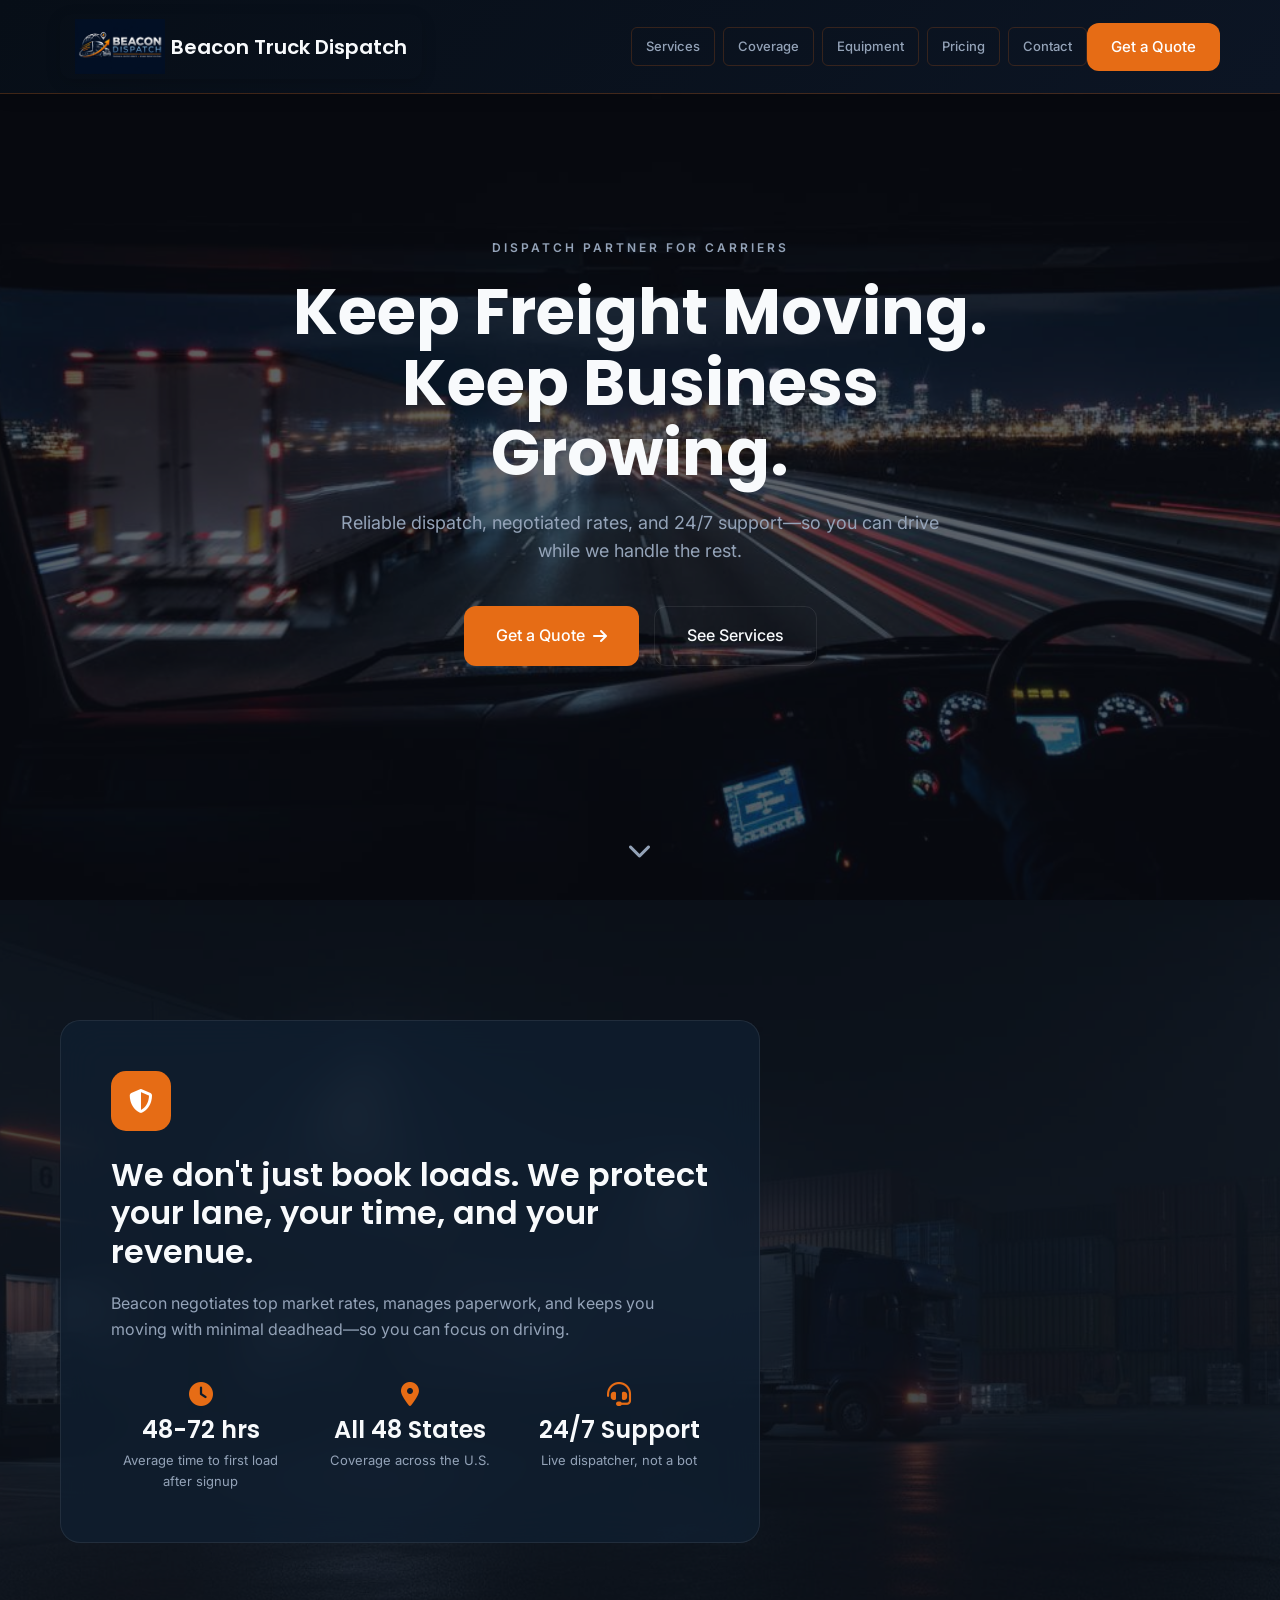
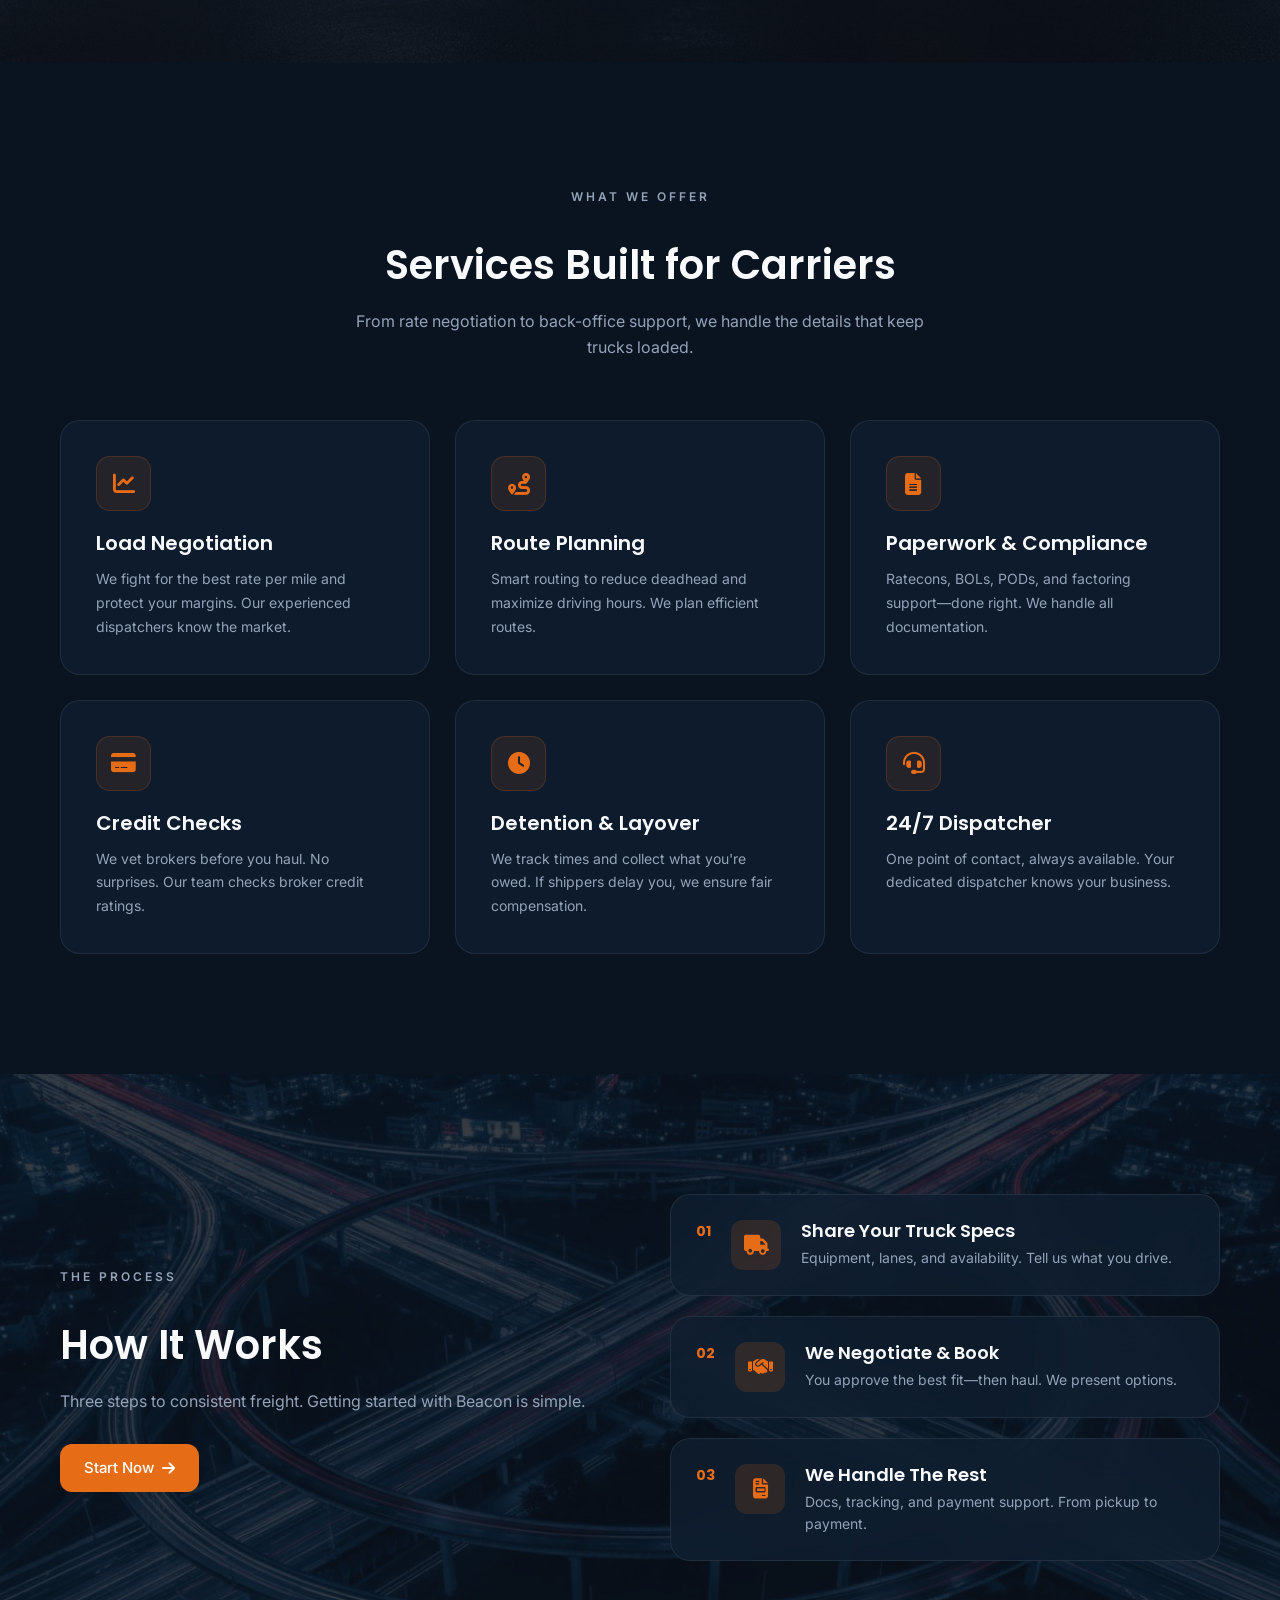
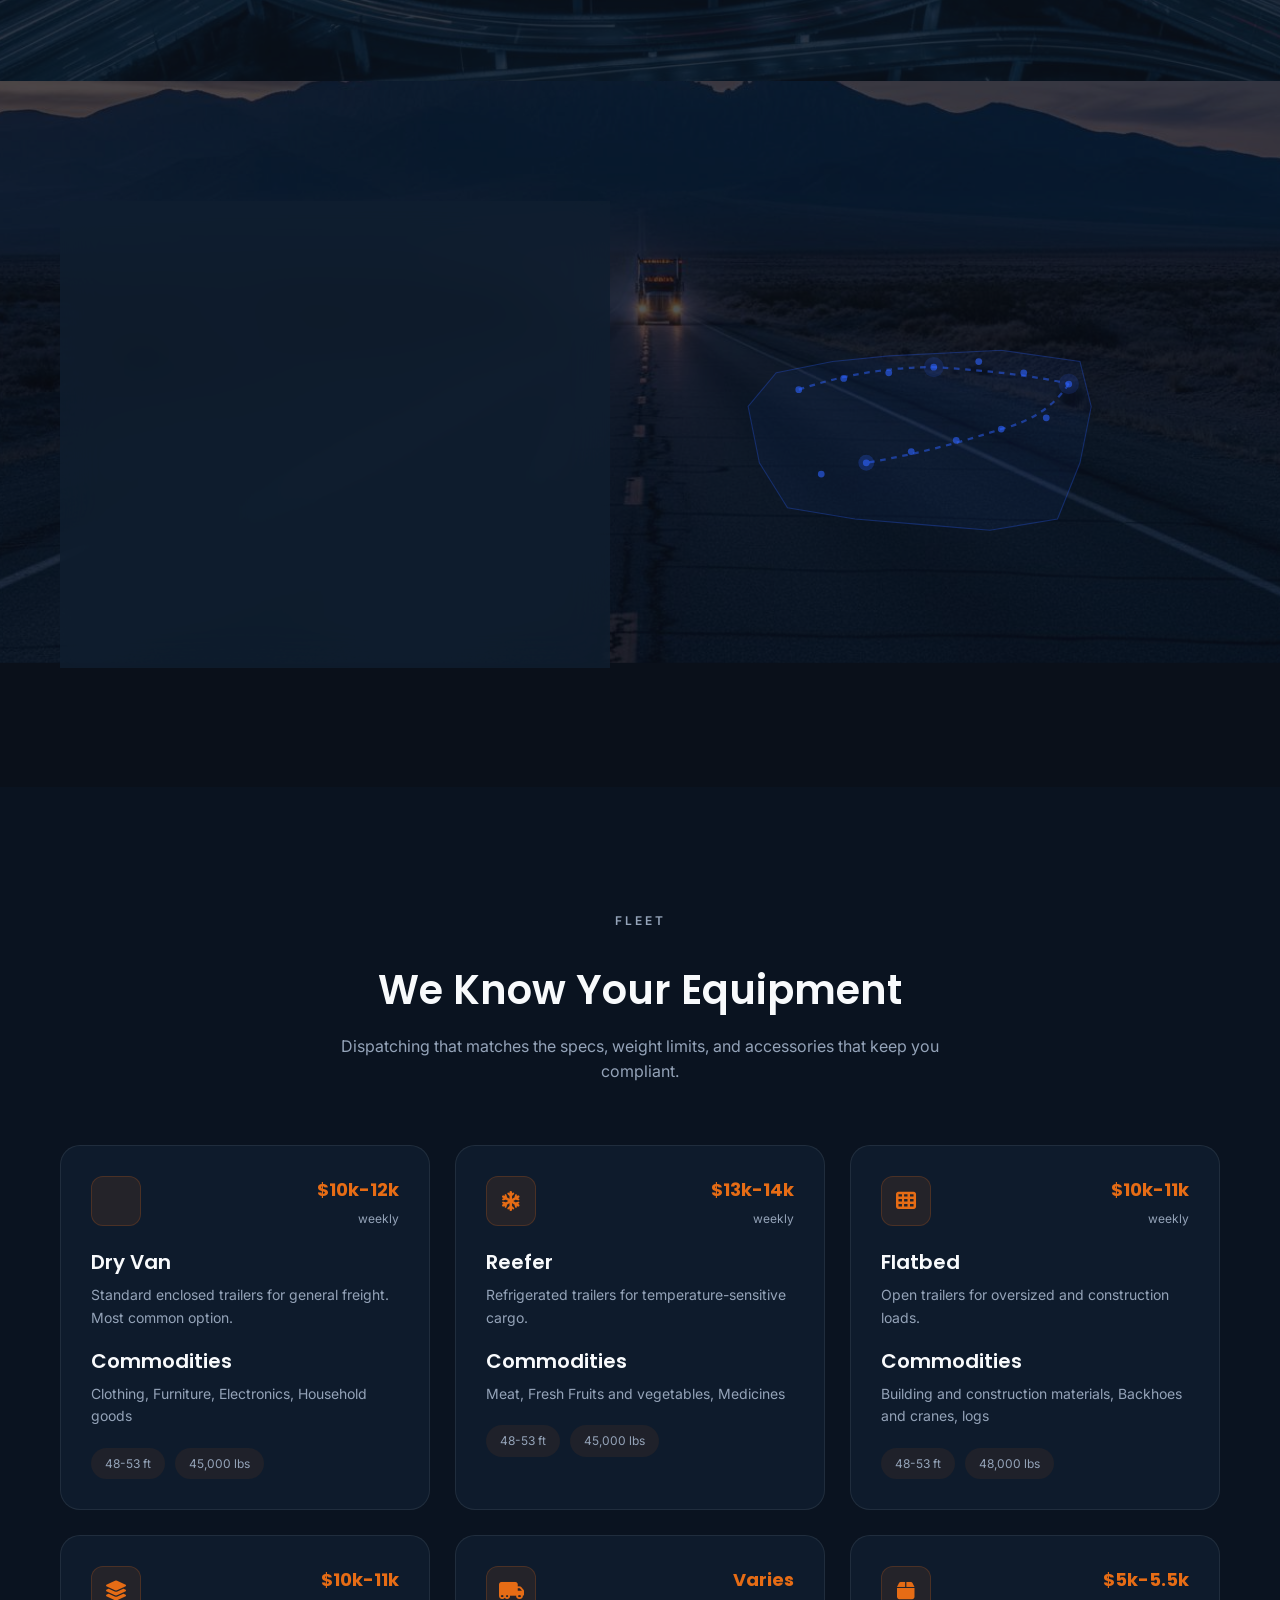
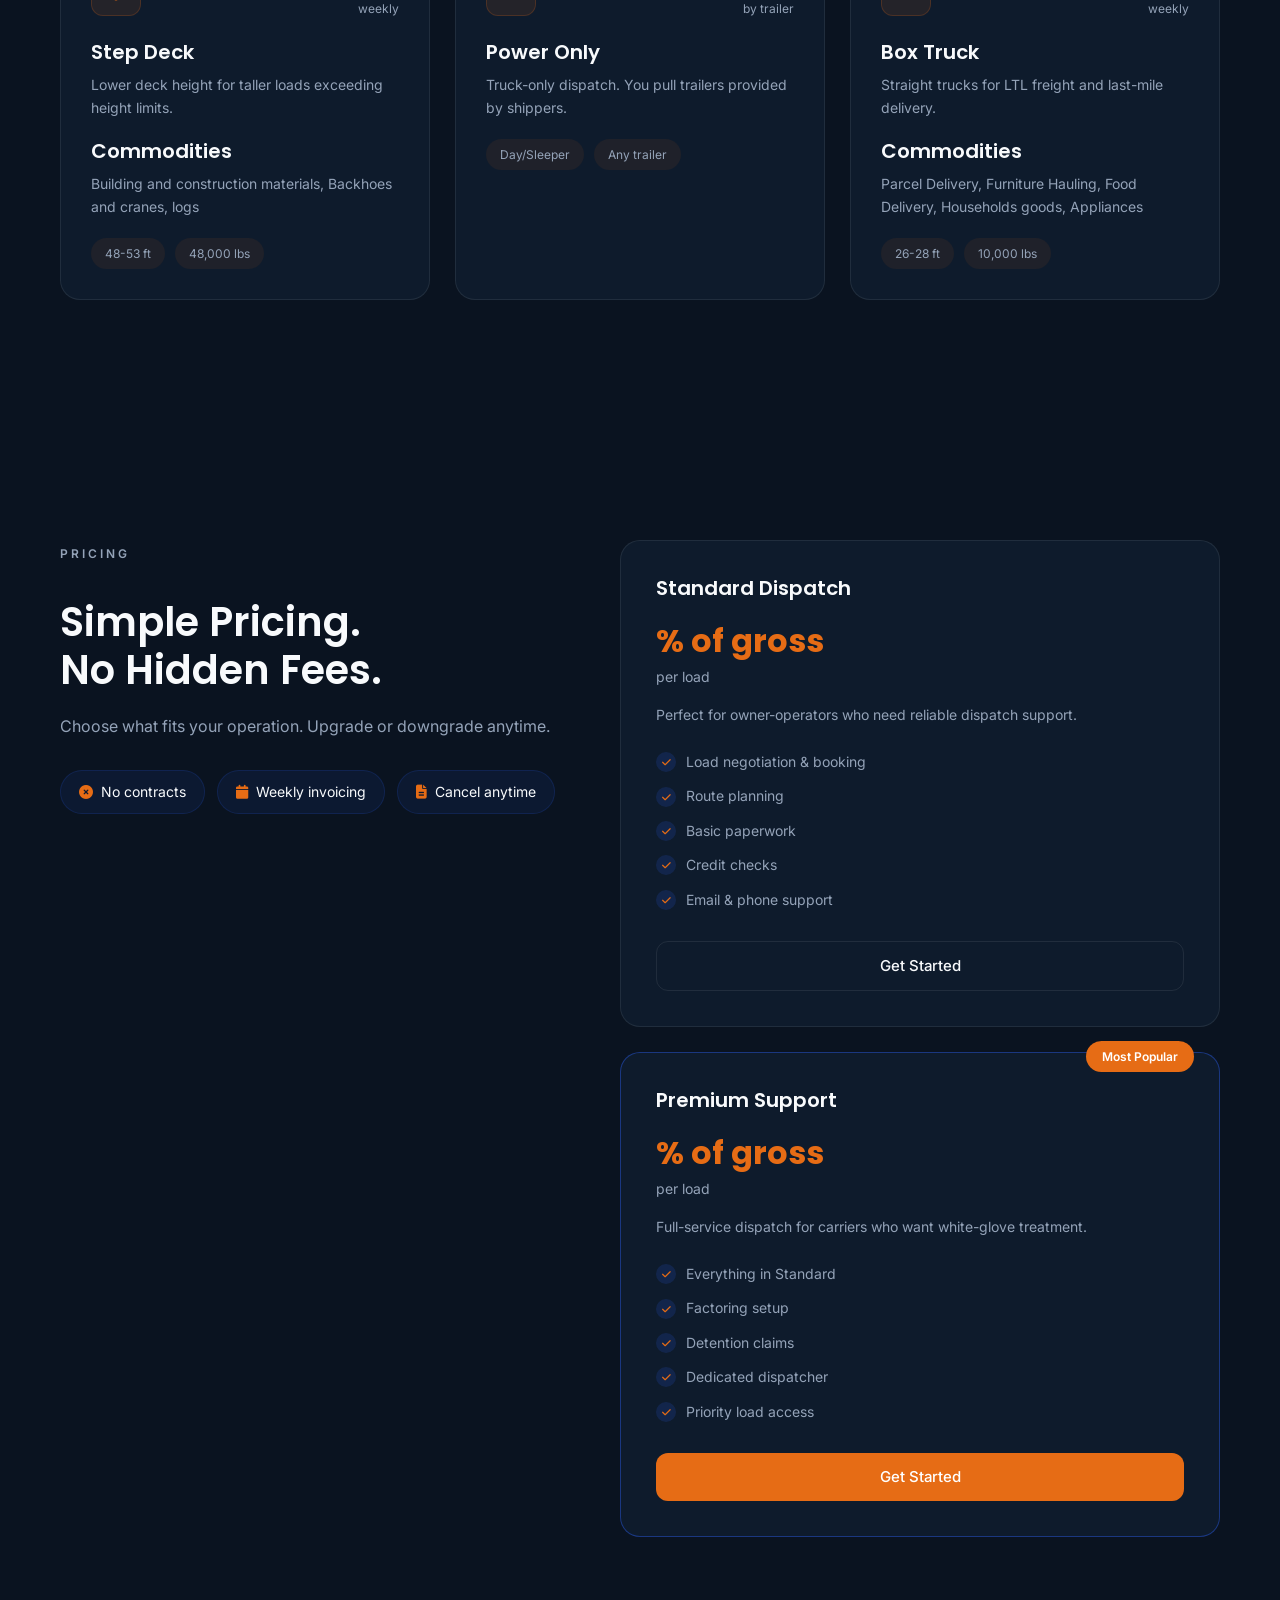
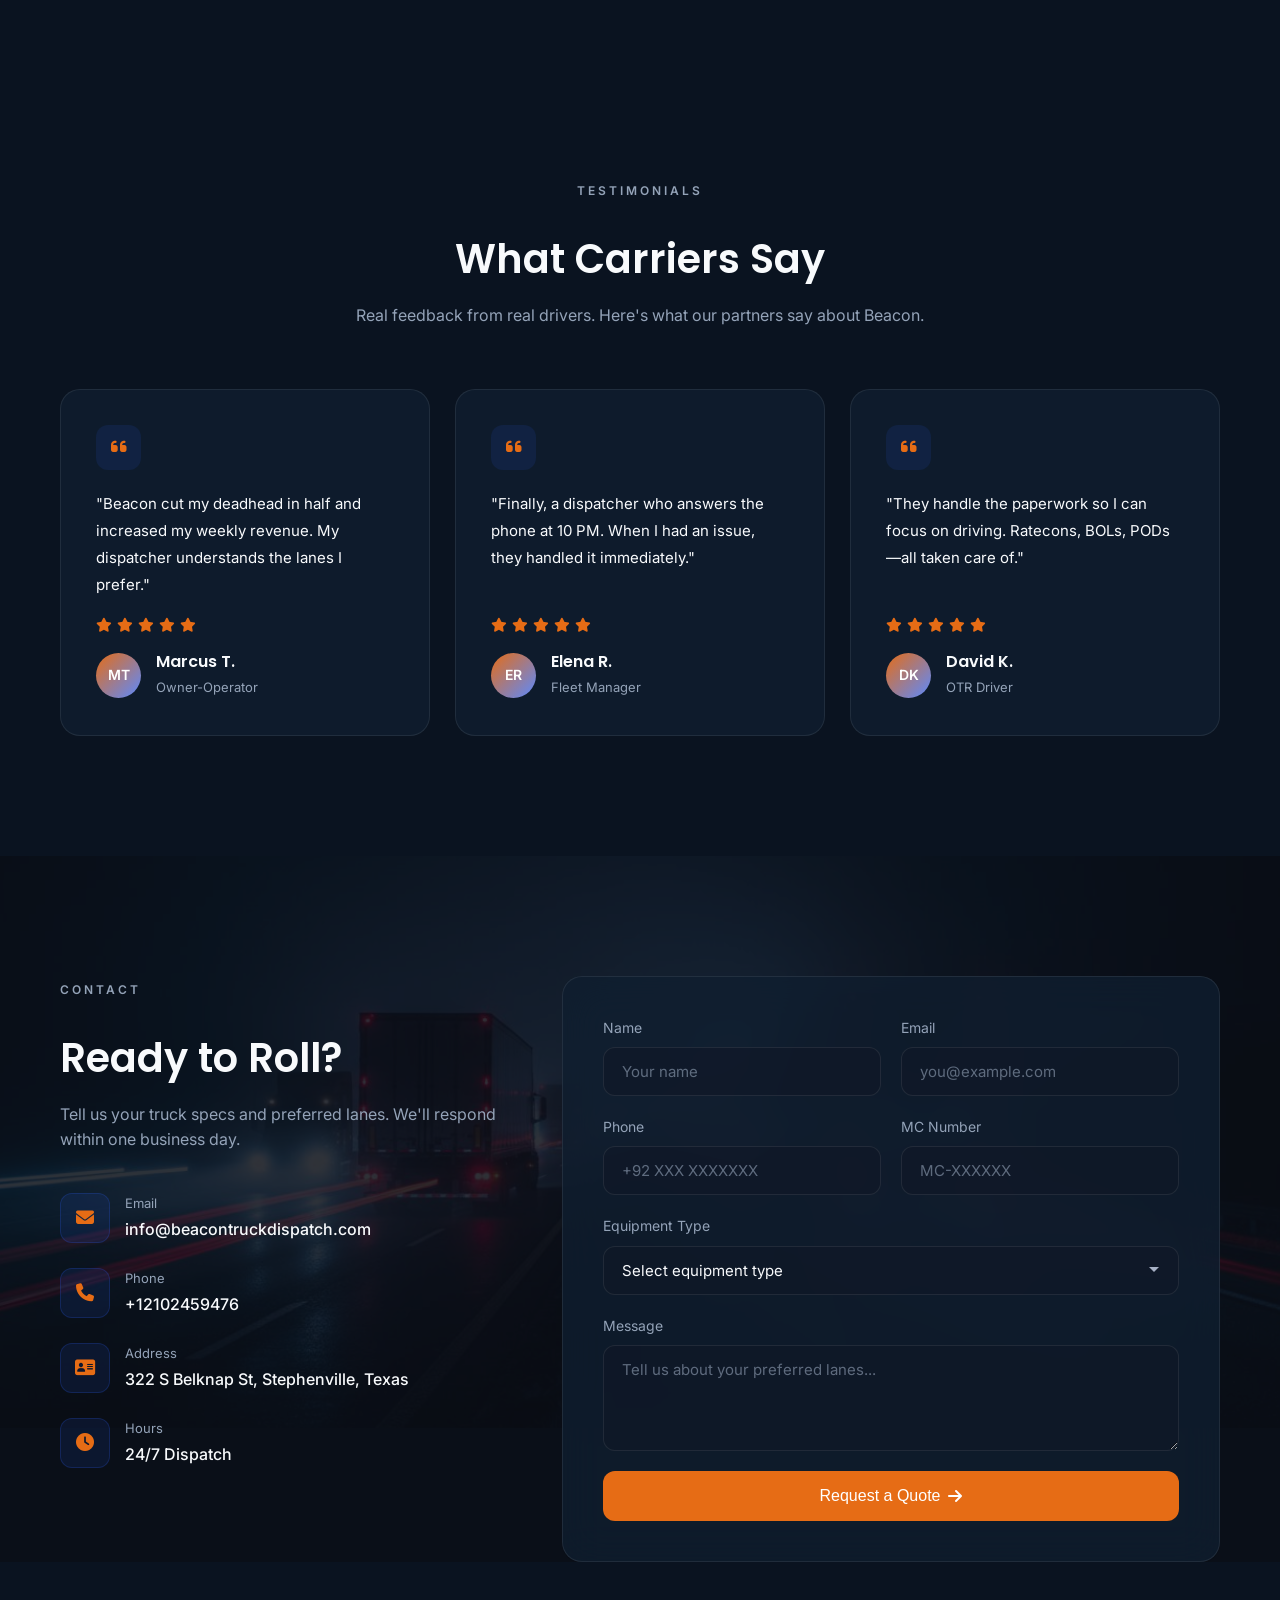
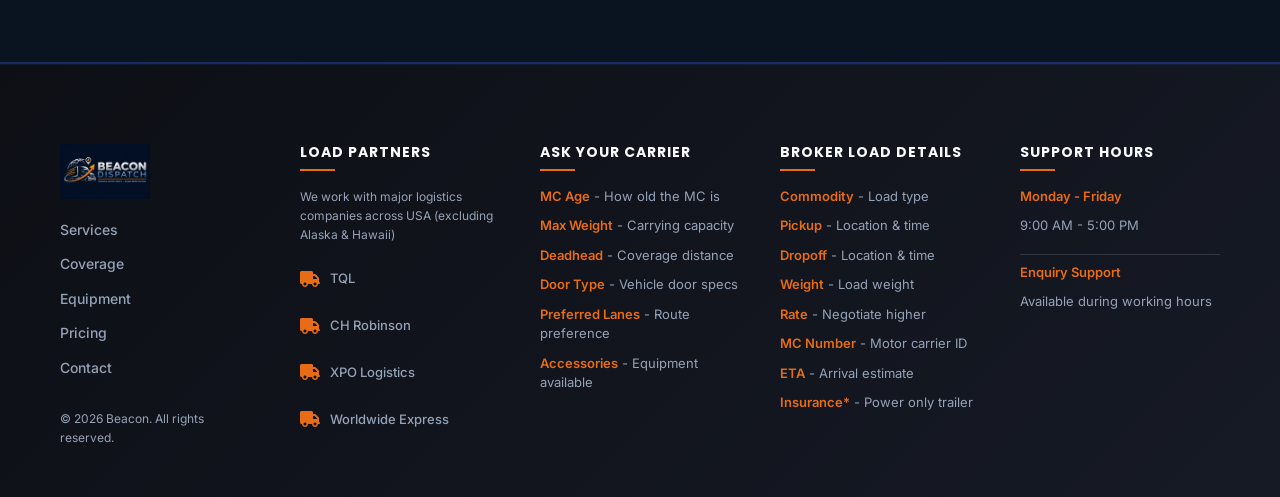
==== index.html @ 1d7faaf1 "First commit" ====
<!DOCTYPE html>
<html lang="en">
<head>
    <meta charset="UTF-8">
    <meta name="viewport" content="width=device-width, initial-scale=1.0">
    <title>Beacon Truck Dispatch - Professional Truck Dispatch Services</title>
    <link rel="stylesheet" href="style.css">
    <link href="https://fonts.googleapis.com/css2?family=Inter:wght@400;500;600;700&family=Poppins:wght@500;600;700;800&display=swap" rel="stylesheet">
    <link rel="stylesheet" href="https://cdnjs.cloudflare.com/ajax/libs/font-awesome/6.4.0/css/all.min.css">
</head>
<body>
    <!-- Navigation -->
    <nav class="navbar" id="navbar">
        <div class="container">
            <a href="#" class="logo" aria-label="Beacon Truck Dispatch">
                <img src="logo.png" alt="Beacon logo" class="site-logo">
                <span class="site-text">Beacon Truck Dispatch</span>
            </a>
            <ul class="nav-links" id="navLinks">
                <li><a href="#services">Services</a></li>
                <li><a href="#coverage">Coverage</a></li>
                <li><a href="#equipment">Equipment</a></li>
                <li><a href="#pricing">Pricing</a></li>
                <li><a href="th#contact">Contact</a></li>
            </ul>
            <a href="#contact" class="btn btn-primary">Get a Quote</a>
            <button class="mobile-toggle" id="mobileToggle">
                <i class="fas fa-bars"></i>
            </button>
        </div>
    </nav>

    <!-- Mobile Menu -->
    <div class="mobile-menu" id="mobileMenu">
        <button class="mobile-close" id="mobileClose">
            <i class="fas fa-times"></i>
        </button>
        <ul>
            <li><a href="#services">Services</a></li>
            <li><a href="#coverage">Coverage</a></li>
            <li><a href="#equipment">Equipment</a></li>
            <li><a href="#pricing">Pricing</a></li>
            <li><a href="#contact">Contact</a></li>
        </ul>
        <a href="#contact" class="btn btn-primary">Get a Quote</a>
    </div>

    <!-- Hero Section -->
    <section class="hero">
        <div class="hero-bg">
            <img src="hero_highway.jpg" alt="Night Highway">
            <div class="hero-overlay"></div>
        </div>
        <div class="container">
            <div class="hero-content">
                <span class="tagline">DISPATCH PARTNER FOR CARRIERS</span>
                <h1>Keep Freight Moving.<br>Keep Business Growing.</h1>
                <p>Reliable dispatch, negotiated rates, and 24/7 support—so you can drive while we handle the rest.</p>
                <div class="hero-buttons">
                    <a href="#contact" class="btn btn-primary btn-lg">
                        Get a Quote <i class="fas fa-arrow-right"></i>
                    </a>
                    <a href="#services" class="btn btn-outline btn-lg">See Services</a>
                </div>
            </div>
        </div>
        <div class="scroll-indicator">
            <i class="fas fa-chevron-down"></i>
        </div>
    </section>

    <!-- About / Stats Section -->
    <section class="about">
        <div class="about-bg">
            <img src="warehouse_dock.jpg" alt="Warehouse">
            <div class="about-overlay"></div>
        </div>
        <div class="container">
            <div class="about-card">
                <div class="about-icon">
                    <i class="fas fa-shield-alt"></i>
                </div>
                <h2>We don't just book loads. We protect your lane, your time, and your revenue.</h2>
                <p>Beacon negotiates top market rates, manages paperwork, and keeps you moving with minimal deadhead—so you can focus on driving.</p>
                <div class="stats">
                    <div class="stat">
                        <i class="fas fa-clock"></i>
                        <h3>48-72 hrs</h3>
                        <p>Average time to first load after signup</p>
                    </div>
                    <div class="stat">
                        <i class="fas fa-map-marker-alt"></i>
                        <h3>All 48 States</h3>
                        <p>Coverage across the U.S.</p>
                    </div>
                    <div class="stat">
                        <i class="fas fa-headset"></i>
                        <h3>24/7 Support</h3>
                        <p>Live dispatcher, not a bot</p>
                    </div>
                </div>
            </div>
        </div>
    </section>

    <!-- Services Section -->
    <section class="services" id="services">
        <div class="container">
            <div class="section-header">
                <span class="tagline">What We Offer</span>
                <h2>Services Built for Carriers</h2>
                <p>From rate negotiation to back-office support, we handle the details that keep trucks loaded.</p>
            </div>
            <div class="services-grid">
                <div class="service-card">
                    <div class="service-icon">
                        <i class="fas fa-chart-line"></i>
                    </div>
                    <h3>Load Negotiation</h3>
                    <p>We fight for the best rate per mile and protect your margins. Our experienced dispatchers know the market.</p>
                </div>
                <div class="service-card">
                    <div class="service-icon">
                        <i class="fas fa-route"></i>
                    </div>
                    <h3>Route Planning</h3>
                    <p>Smart routing to reduce deadhead and maximize driving hours. We plan efficient routes.</p>
                </div>
                <div class="service-card">
                    <div class="service-icon">
                        <i class="fas fa-file-alt"></i>
                    </div>
                    <h3>Paperwork & Compliance</h3>
                    <p>Ratecons, BOLs, PODs, and factoring support—done right. We handle all documentation.</p>
                </div>
                <div class="service-card">
                    <div class="service-icon">
                        <i class="fas fa-credit-card"></i>
                    </div>
                    <h3>Credit Checks</h3>
                    <p>We vet brokers before you haul. No surprises. Our team checks broker credit ratings.</p>
                </div>
                <div class="service-card">
                    <div class="service-icon">
                        <i class="fas fa-clock"></i>
                    </div>
                    <h3>Detention & Layover</h3>
                    <p>We track times and collect what you're owed. If shippers delay you, we ensure fair compensation.</p>
                </div>
                <div class="service-card">
                    <div class="service-icon">
                        <i class="fas fa-headset"></i>
                    </div>
                    <h3>24/7 Dispatcher</h3>
                    <p>One point of contact, always available. Your dedicated dispatcher knows your business.</p>
                </div>
            </div>
        </div>
    </section>

    <!-- How It Works Section -->
    <section class="how-it-works">
        <div class="how-bg">
            <img src="aerial_interchange.jpg" alt="Highway Interchange">
            <div class="how-overlay"></div>
        </div>
        <div class="container">
            <div class="how-content">
                <div class="how-left">
                    <span class="tagline">The Process</span>
                    <h2>How It Works</h2>
                    <p>Three steps to consistent freight. Getting started with Beacon is simple.</p>
                    <a href="#contact" class="btn btn-primary">Start Now <i class="fas fa-arrow-right"></i></a>
                </div>
                <div class="how-right">
                    <div class="step">
                        <div class="step-number">01</div>
                        <div class="step-icon"><i class="fas fa-truck"></i></div>
                        <div class="step-content">
                            <h3>Share Your Truck Specs</h3>
                            <p>Equipment, lanes, and availability. Tell us what you drive.</p>
                        </div>
                    </div>
                    <div class="step">
                        <div class="step-number">02</div>
                        <div class="step-icon"><i class="fas fa-handshake"></i></div>
                        <div class="step-content">
                            <h3>We Negotiate & Book</h3>
                            <p>You approve the best fit—then haul. We present options.</p>
                        </div>
                    </div>
                    <div class="step">
                        <div class="step-number">03</div>
                        <div class="step-icon"><i class="fas fa-file-invoice"></i></div>
                        <div class="step-content">
                            <h3>We Handle The Rest</h3>
                            <p>Docs, tracking, and payment support. From pickup to payment.</p>
                        </div>
                    </div>
                </div>
            </div>
        </div>
    </section>

    <!-- Coverage Section -->
    <section class="coverage" id="coverage">
        <div class="coverage-bg">
            <img src="desert_highway.jpg" alt="Desert Highway">
            <div class="coverage-overlay"></div>
        </div>
        <div class="container">
            <div class="coverage-content">
                <div class="coverage-card">
                    <span class="tagline">Coverage</span>
                    <h2>From Coast to Coast.<br>From Pickup to Payment.</h2>
                    <p>We cover all 48 contiguous states with preferred lanes, backhauls, and dedicated routes.</p>
                    <ul class="coverage-list">
                        <li><i class="fas fa-route"></i> Short haul, long haul, round trips</li>
                        <li><i class="fas fa-sync-alt"></i> Dedicated lanes available</li>
                        <li><i class="fas fa-map-pin"></i> Preferred regions honored</li>
                    </ul>
                </div>
                <div class="coverage-map">
                    <svg viewBox="0 0 400 250" fill="none">
                        <path d="M50 70 L100 60 L150 55 L250 50 L320 60 L330 100 L320 150 L300 200 L240 210 L180 205 L120 200 L60 190 L35 150 L25 100 Z" 
                              stroke="rgba(45,98,255,0.3)" stroke-width="1" fill="rgba(45,98,255,0.05)"/>
                        <circle cx="70" cy="85" r="3" fill="#2D62FF" opacity="0.6"/>
                        <circle cx="110" cy="75" r="3" fill="#2D62FF" opacity="0.6"/>
                        <circle cx="150" cy="70" r="3" fill="#2D62FF" opacity="0.6"/>
                        <circle cx="190" cy="65" r="3" fill="#2D62FF" opacity="0.6"/>
                        <circle cx="230" cy="60" r="3" fill="#2D62FF" opacity="0.6"/>
                        <circle cx="270" cy="70" r="3" fill="#2D62FF" opacity="0.6"/>
                        <circle cx="310" cy="80" r="3" fill="#2D62FF" opacity="0.6"/>
                        <circle cx="290" cy="110" r="3" fill="#2D62FF" opacity="0.6"/>
                        <circle cx="250" cy="120" r="3" fill="#2D62FF" opacity="0.6"/>
                        <circle cx="210" cy="130" r="3" fill="#2D62FF" opacity="0.6"/>
                        <circle cx="170" cy="140" r="3" fill="#2D62FF" opacity="0.6"/>
                        <circle cx="130" cy="150" r="3" fill="#2D62FF" opacity="0.6"/>
                        <circle cx="90" cy="160" r="3" fill="#2D62FF" opacity="0.6"/>
                        <path d="M70 85 Q130 65 190 65 Q270 70 310 80" stroke="#2D62FF" stroke-width="2" stroke-dasharray="5,5" opacity="0.5"/>
                        <path d="M310 80 Q290 110 250 120 Q190 140 130 150" stroke="#2D62FF" stroke-width="2" stroke-dasharray="5,5" opacity="0.5"/>
                        <circle cx="190" cy="65" r="6" fill="#2D62FF" opacity="0.3">
                            <animate attributeName="r" values="6;10;6" dur="2s" repeatCount="indefinite"/>
                            <animate attributeName="opacity" values="0.3;0.1;0.3" dur="2s" repeatCount="indefinite"/>
                        </circle>
                        <circle cx="310" cy="80" r="6" fill="#2D62FF" opacity="0.3">
                            <animate attributeName="r" values="6;10;6" dur="2s" begin="0.5s" repeatCount="indefinite"/>
                            <animate attributeName="opacity" values="0.3;0.1;0.3" dur="2s" begin="0.5s" repeatCount="indefinite"/>
                        </circle>
                        <circle cx="130" cy="150" r="6" fill="#2D62FF" opacity="0.3">
                            <animate attributeName="r" values="6;10;6" dur="2s" begin="1s" repeatCount="indefinite"/>
                            <animate attributeName="opacity" values="0.3;0.1;0.3" dur="2s" begin="1s" repeatCount="indefinite"/>
                        </circle>
                    </svg>
                </div>
            </div>
        </div>
    </section>

    <!-- Equipment Section -->
    <section class="equipment" id="equipment">
        <div class="container">
            <div class="section-header">
                <span class="tagline">Fleet</span>
                <h2>We Know Your Equipment</h2>
                <p>Dispatching that matches the specs, weight limits, and accessories that keep you compliant.</p>
            </div>
            <div class="equipment-grid">
                <div class="equipment-card">
                    <div class="equipment-header">
                        <div class="equipment-icon"><i class="fas fa-container"></i></div>
                        <div class="equipment-earnings">
                            <span>$10k-12k</span>
                            <small>weekly</small>
                        </div>
                    </div>
                    <h3>Dry Van</h3>
                    <p>Standard enclosed trailers for general freight. Most common option.</p>
                    <h3>Commodities</h3>
                    <p>Clothing, Furniture, Electronics, Household goods</p>
                    <div class="equipment-specs">
                        <span>48-53 ft</span>
                        <span>45,000 lbs</span>
                    </div>
                </div>
                <div class="equipment-card">
                    <div class="equipment-header">
                        <div class="equipment-icon"><i class="fas fa-snowflake"></i></div>
                        <div class="equipment-earnings">
                            <span>$13k-14k</span>
                            <small>weekly</small>
                        </div>
                    </div>
                    <h3>Reefer</h3>
                    <p>Refrigerated trailers for temperature-sensitive cargo.</p>
                    <h3>Commodities</h3>
                    <p>Meat, Fresh Fruits and vegetables, Medicines</p>
                    <div class="equipment-specs">
                        <span>48-53 ft</span>
                        <span>45,000 lbs</span>
                    </div>
                </div>
                <div class="equipment-card">
                    <div class="equipment-header">
                        <div class="equipment-icon"><i class="fas fa-th"></i></div>
                        <div class="equipment-earnings">
                            <span>$10k-11k</span>
                            <small>weekly</small>
                        </div>
                    </div>
                    <h3>Flatbed</h3>
                    <p>Open trailers for oversized and construction loads.</p>
                    <h3>Commodities</h3>
                    <p>Building and construction materials, Backhoes and cranes, logs</p>
                    <div class="equipment-specs">
                        <span>48-53 ft</span>
                        <span>48,000 lbs</span>
                    </div>
                </div>
                <div class="equipment-card">
                    <div class="equipment-header">
                        <div class="equipment-icon"><i class="fas fa-layer-group"></i></div>
                        <div class="equipment-earnings">
                            <span>$10k-11k</span>
                            <small>weekly</small>
                        </div>
                    </div>
                    <h3>Step Deck</h3>
                    <p>Lower deck height for taller loads exceeding height limits.</p>
                    <h3>Commodities</h3>
                    <p>Building and construction materials, Backhoes and cranes, logs</p>
                    <div class="equipment-specs">
                        <span>48-53 ft</span>
                        <span>48,000 lbs</span>
                    </div>
                </div>
                <div class="equipment-card">
                    <div class="equipment-header">
                        <div class="equipment-icon"><i class="fas fa-truck-moving"></i></div>
                        <div class="equipment-earnings">
                            <span>Varies</span>
                            <small>by trailer</small>
                        </div>
                    </div>
                    <h3>Power Only</h3>
                    <p>Truck-only dispatch. You pull trailers provided by shippers.</p>
                    <div class="equipment-specs">
                        <span>Day/Sleeper</span>
                        <span>Any trailer</span>
                    </div>
                </div>
                <div class="equipment-card">
                    <div class="equipment-header">
                        <div class="equipment-icon"><i class="fas fa-box"></i></div>
                        <div class="equipment-earnings">
                            <span>$5k-5.5k</span>
                            <small>weekly</small>
                        </div>
                    </div>
                    <h3>Box Truck</h3>
                    <p>Straight trucks for LTL freight and last-mile delivery.</p>
                    <h3>Commodities</h3>
                    <p>Parcel Delivery, Furniture Hauling, Food Delivery, Households goods, Appliances</p>
                    <div class="equipment-specs">
                        <span>26-28 ft</span>
                        <span>10,000 lbs</span>
                    </div>
                </div>
            </div>
        </div>
    </section>

    <!-- Pricing Section -->
    <section class="pricing" id="pricing">
        <div class="container">
            <div class="pricing-header">
                <div class="pricing-title">
                    <span class="tagline">Pricing</span>
                    <h2>Simple Pricing.<br>No Hidden Fees.</h2>
                    <p>Choose what fits your operation. Upgrade or downgrade anytime.</p>
                    <div class="pricing-badges">
                        <span><i class="fas fa-times-circle"></i> No contracts</span>
                        <span><i class="fas fa-calendar"></i> Weekly invoicing</span>
                        <span><i class="fas fa-file-alt"></i> Cancel anytime</span>
                    </div>
                </div>
                <div class="pricing-cards">
                    <div class="pricing-card">
                        <h3>Standard Dispatch</h3>
                        <div class="pricing-price">
                            <span>% of gross</span>
                            <small>per load</small>
                        </div>
                        <p>Perfect for owner-operators who need reliable dispatch support.</p>
                        <ul>
                            <li><i class="fas fa-check"></i> Load negotiation & booking</li>
                            <li><i class="fas fa-check"></i> Route planning</li>
                            <li><i class="fas fa-check"></i> Basic paperwork</li>
                            <li><i class="fas fa-check"></i> Credit checks</li>
                            <li><i class="fas fa-check"></i> Email & phone support</li>
                        </ul>
                        <a href="#contact" class="btn btn-outline btn-full">Get Started</a>
                    </div>
                    <div class="pricing-card featured">
                        <div class="featured-badge">Most Popular</div>
                        <h3>Premium Support</h3>
                        <div class="pricing-price">
                            <span>% of gross</span>
                            <small>per load</small>
                        </div>
                        <p>Full-service dispatch for carriers who want white-glove treatment.</p>
                        <ul>
                            <li><i class="fas fa-check"></i> Everything in Standard</li>
                            <li><i class="fas fa-check"></i> Factoring setup</li>
                            <li><i class="fas fa-check"></i> Detention claims</li>
                            <li><i class="fas fa-check"></i> Dedicated dispatcher</li>
                            <li><i class="fas fa-check"></i> Priority load access</li>
                        </ul>
                        <a href="#contact" class="btn btn-primary btn-full">Get Started</a>
                    </div>
                </div>
            </div>
        </div>
    </section>

    <!-- Testimonials Section -->
    <section class="testimonials">
        <div class="container">
            <div class="section-header">
                <span class="tagline">Testimonials</span>
                <h2>What Carriers Say</h2>
                <p>Real feedback from real drivers. Here's what our partners say about Beacon.</p>
            </div>
            <div class="testimonials-grid">
                <div class="testimonial-card">
                    <div class="quote-icon"><i class="fas fa-quote-left"></i></div>
                    <p>"Beacon cut my deadhead in half and increased my weekly revenue. My dispatcher understands the lanes I prefer."</p>
                    <div class="stars">
                        <i class="fas fa-star"></i>
                        <i class="fas fa-star"></i>
                        <i class="fas fa-star"></i>
                        <i class="fas fa-star"></i>
                        <i class="fas fa-star"></i>
                    </div>
                    <div class="testimonial-author">
                        <div class="author-avatar">MT</div>
                        <div class="author-info">
                            <h4>Marcus T.</h4>
                            <span>Owner-Operator</span>
                        </div>
                    </div>
                </div>
                <div class="testimonial-card">
                    <div class="quote-icon"><i class="fas fa-quote-left"></i></div>
                    <p>"Finally, a dispatcher who answers the phone at 10 PM. When I had an issue, they handled it immediately."</p>
                    <div class="stars">
                        <i class="fas fa-star"></i>
                        <i class="fas fa-star"></i>
                        <i class="fas fa-star"></i>
                        <i class="fas fa-star"></i>
                        <i class="fas fa-star"></i>
                    </div>
                    <div class="testimonial-author">
                        <div class="author-avatar">ER</div>
                        <div class="author-info">
                            <h4>Elena R.</h4>
                            <span>Fleet Manager</span>
                        </div>
                    </div>
                </div>
                <div class="testimonial-card">
                    <div class="quote-icon"><i class="fas fa-quote-left"></i></div>
                    <p>"They handle the paperwork so I can focus on driving. Ratecons, BOLs, PODs—all taken care of."</p>
                    <div class="stars">
                        <i class="fas fa-star"></i>
                        <i class="fas fa-star"></i>
                        <i class="fas fa-star"></i>
                        <i class="fas fa-star"></i>
                        <i class="fas fa-star"></i>
                    </div>
                    <div class="testimonial-author">
                        <div class="author-avatar">DK</div>
                        <div class="author-info">
                            <h4>David K.</h4>
                            <span>OTR Driver</span>
                        </div>
                    </div>
                </div>
            </div>
        </div>
    </section>

    <!-- Contact Section -->
    <section class="contact" id="contact">
        <div class="contact-bg">
            <img src="night_road.jpg" alt="Night Road">
            <div class="contact-overlay"></div>
        </div>
        <div class="container">
            <div class="contact-content">
                <div class="contact-info">
                    <span class="tagline">Contact</span>
                    <h2>Ready to Roll?</h2>
                    <p>Tell us your truck specs and preferred lanes. We'll respond within one business day.</p>
                    <div class="contact-details">
                        <div class="contact-item">
                            <i class="fas fa-envelope"></i>
                            <div>
                                <span>Email</span>
                                <a href="mailto:info@beacontruckdispatch.com">info@beacontruckdispatch.com</a>
                            </div>
                        </div>
                        <div class="contact-item">
                            <i class="fas fa-phone"></i>
                            <div>
                                <span>Phone</span>
                                <a href="tel:+12102459476">+12102459476</a>
                            </div>
                        </div>
                        <div class="contact-item">
                            <i class="fas fa-address-card"></i>
                            <div>
                                <span>Address</span>
                                <a href="Address: 322 S Belknap St, Stephenville, Texas">322 S Belknap St, Stephenville, Texas</a>
                            </div>
                        </div>
                        <div class="contact-item">
                            <i class="fas fa-clock"></i>
                            <div>
                                <span>Hours</span>
                                <p>24/7 Dispatch</p>
                            </div>
                        </div>
            
                    </div>
                </div>
                <div class="contact-form-wrapper">
                    <form class="contact-form" id="contactForm">
                        <div class="form-row">
                            <div class="form-group">
                                <label>Name</label>
                                <input type="text" name="name" placeholder="Your name" required>
                            </div>
                            <div class="form-group">
                                <label>Email</label>
                                <input type="email" name="email" placeholder="you@example.com" required>
                            </div>
                        </div>
                        <div class="form-row">
                            <div class="form-group">
                                <label>Phone</label>
                                <input type="tel" name="phone" placeholder="+92 XXX XXXXXXX" required>
                            </div>
                            <div class="form-group">
                                <label>MC Number</label>
                                <input type="text" name="mcNumber" placeholder="MC-XXXXXX">
                            </div>
                        </div>
                        <div class="form-group">
                            <label>Equipment Type</label>
                            <select name="equipment">
                                <option value="">Select equipment type</option>
                                <option value="dry-van">Dry Van</option>
                                <option value="reefer">Reefer</option>
                                <option value="flatbed">Flatbed</option>
                                <option value="step-deck">Step Deck</option>
                                <option value="power-only">Power Only</option>
                                <option value="box-truck">Box Truck</option>
                                <option value="other">Other</option>
                            </select>
                        </div>
                        <div class="form-group">
                            <label>Message</label>
                            <textarea rows="4" name="message" placeholder="Tell us about your preferred lanes..."></textarea>
                        </div>
                        <button type="submit" class="btn btn-primary btn-lg btn-full">
                            Request a Quote <i class="fas fa-arrow-right"></i>
                        </button>
                    </form>
                    <div class="form-success" id="formSuccess">
                        <i class="fas fa-paper-plane"></i>
                        <h3>Message Sent!</h3>
                        <p>We'll get back to you within one business day.</p>
                    </div>
                </div>
            </div>
        </div>
    </section>

    <!-- Footer -->
    <footer class="footer">
        <div class="container">
            <div class="footer-wrapper">
                <div class="footer-content">
                    <div class="footer-logo">
                        <img src="logo.png" alt="Beacon logo" class="site-logo">
                        
                    </div>
                    <div class="footer-links">
                        <a href="#services">Services</a>
                        <a href="#coverage">Coverage</a>
                        <a href="#equipment">Equipment</a>
                        <a href="#pricing">Pricing</a>
                        <a href="#contact">Contact</a>
                    </div>
                    <p class="footer-copy">© 2026 Beacon. All rights reserved.</p>
                </div>
                
                <div class="footer-info-sections">
                    <!-- Load Partners -->
                    <div class="footer-section">
                        <h4>Load Partners</h4>
                        <p class="footer-subtitle">We work with major logistics companies across USA (excluding Alaska & Hawaii)</p>
                        <div class="companies-list">
                            <div class="company-item">
                                <i class="fas fa-truck"></i>
                                <span>TQL</span>
                            </div>
                            <div class="company-item">
                                <i class="fas fa-truck"></i>
                                <span>CH Robinson</span>
                            </div>
                            <div class="company-item">
                                <i class="fas fa-truck"></i>
                                <span>XPO Logistics</span>
                            </div>
                            <div class="company-item">
                                <i class="fas fa-truck"></i>
                                <span>Worldwide Express</span>
                            </div>
                        </div>
                    </div>

                    <!-- Carrier Questions -->
                    <div class="footer-section">
                        <h4>Ask Your Carrier</h4>
                        <ul class="footer-list">
                            <li><strong>MC Age</strong> - How old the MC is</li>
                            <li><strong>Max Weight</strong> - Carrying capacity</li>
                            <li><strong>Deadhead</strong> - Coverage distance</li>
                            <li><strong>Door Type</strong> - Vehicle door specs</li>
                            <li><strong>Preferred Lanes</strong> - Route preference</li>
                            <li><strong>Accessories</strong> - Equipment available</li>
                        </ul>
                    </div>

                    <!-- Broker Questions -->
                    <div class="footer-section">
                        <h4>Broker Load Details</h4>
                        <ul class="footer-list">
                            <li><strong>Commodity</strong> - Load type</li>
                            <li><strong>Pickup</strong> - Location & time</li>
                            <li><strong>Dropoff</strong> - Location & time</li>
                            <li><strong>Weight</strong> - Load weight</li>
                            <li><strong>Rate</strong> - Negotiate higher</li>
                            <li><strong>MC Number</strong> - Motor carrier ID</li>
                            <li><strong>ETA</strong> - Arrival estimate</li>
                            <li><strong>Insurance*</strong> - Power only trailer</li>
                        </ul>
                    </div>

                    <!-- Support Info -->
                    <div class="footer-section">
                        <h4>Support Hours</h4>
                        <ul class="footer-list">
                            <li><strong>Monday - Friday</strong></li>
                            <li>9:00 AM - 5:00 PM</li>
                            <li style="margin-top: 8px; padding-top: 8px; border-top: 1px solid rgba(167, 177, 198, 0.2);"><strong>Enquiry Support</strong></li>
                            <li>Available during working hours</li>
                        </ul>
                    </div>
                </div>
            </div>
        </div>
    </footer>

    <script src="script.js"></script>
</body>
</html>
---- style.css ----
/* ========================================
   Beacon Truck Dispatch - MAIN STYLES
   Simple, Beautiful, Professional
   ======================================== */

/* CSS Variables */
:root {
    --bg-primary: #0A1320;
    --bg-secondary: #101E30;
    --bg-card: rgba(16, 30, 48, 0.8);
    --accent: #E66C15;
    --accent-hover: #CC5C0E;
    --text-primary: #F8FAFC;
    --text-secondary: #94A3B8;
    --border: rgba(248, 250, 252, 0.08);
    --shadow: 0 20px 60px rgba(0, 0, 0, 0.4);
    --radius: 20px;
    --transition: all 0.3s ease;
}

/* Reset & Base */
* {
    margin: 0;
    padding: 0;
    box-sizing: border-box;
}

html {
    scroll-behavior: smooth;
}

body {
    font-family: 'Inter', sans-serif;
    background: var(--bg-primary);
    color: var(--text-primary);
    line-height: 1.6;
    overflow-x: hidden;
}

h1,
h2,
h3,
h4,
h5,
h6 {
    font-family: 'Poppins', sans-serif;
    font-weight: 600;
    line-height: 1.2;
}

a {
    text-decoration: none;
    color: inherit;
}

ul {
    list-style: none;
}

img {
    max-width: 100%;
    display: block;
}

.container {
    max-width: 1200px;
    margin: 0 auto;
    padding: 0 20px;
}

/* ========================================
   BUTTONS
   ======================================== */
.btn {
    display: inline-flex;
    align-items: center;
    gap: 8px;
    padding: 12px 24px;
    border-radius: 12px;
    font-weight: 500;
    font-size: 15px;
    transition: var(--transition);
    cursor: pointer;
    border: none;
}

.btn-primary {
    background: var(--accent);
    color: white;
}

.btn-primary:hover {
    background: var(--accent-hover);
    transform: translateY(-2px);
    box-shadow: 0 10px 30px rgba(230, 108, 21, 0.3);
}

.btn-outline {
    background: transparent;
    color: var(--text-primary);
    border: 1px solid var(--border);
}

.btn-outline:hover {
    border-color: var(--accent);
    color: var(--accent);
}

.btn-lg {
    padding: 16px 32px;
    font-size: 16px;
}

.btn-full {
    width: 100%;
    justify-content: center;
}

/* ========================================
   NAVIGATION
   ======================================== */
.navbar {
    position: fixed;
    top: 0;
    left: 0;
    right: 0;
    z-index: 1000;
    padding: 14px 0;
    transition: var(--transition);
    background: linear-gradient(135deg, #070e17 0%, #0c1524 100%);
    border-bottom: 1px solid rgba(230, 108, 21, 0.25);
    box-shadow: 0 2px 15px rgba(0, 0, 0, 0.2);
}

.navbar.scrolled {
    background: linear-gradient(135deg, #050a10 0%, #0a1320 100%);
    backdrop-filter: blur(25px);
    border-bottom: 2px solid rgba(230, 108, 21, 0.4);
    box-shadow: 0 4px 30px rgba(0, 0, 0, 0.4);
}

.navbar .container {
    display: flex;
    align-items: center;
    justify-content: space-between;
}

.logo {
    display: flex;
    align-items: center;
    gap: 6px;
    padding: 5px 15px;
    border-radius: 12px;
    box-shadow: 0 4px 15px rgba(0, 0, 0, 0.15);
    transition: var(--transition);
}

.logo:hover {
    transform: translateY(-2px);
    box-shadow: 0 6px 20px rgba(0, 0, 0, 0.2);
}

.logo-icon {
    width: 40px;
    height: 40px;
    background: var(--accent);
    border-radius: 10px;
    display: flex;
    align-items: center;
    justify-content: center;
    font-family: 'Poppins', sans-serif;
    font-weight: 700;
    font-size: 20px;
    color: white;
}

/* Logo image height constraint */
.site-logo {
    height: 55px;
    width: auto;
    display: block;
    object-fit: contain;
}

.logo span {
    font-family: 'Poppins', sans-serif;
    font-weight: 600;
    font-size: 20px;
}

.nav-links {
    display: flex;
    align-items: center;
    gap: 8px;
    margin-left: auto;
}

.nav-links a {
    color: var(--text-secondary);
    font-size: 13px;
    font-weight: 500;
    transition: var(--transition);
    padding: 8px 14px;
    background: transparent;
    border: 1px solid rgba(230, 108, 21, 0.2);
    border-radius: 6px;
    display: inline-flex;
    align-items: center;
    justify-content: center;
    min-height: 36px;
}

.nav-links a:hover {
    color: var(--accent);
    background: rgba(230, 108, 21, 0.12);
    border-color: var(--accent);
    box-shadow: 0 2px 8px rgba(230, 108, 21, 0.15);
    transform: translateY(-1px);
}

.mobile-toggle {
    display: none;
    background: none;
    border: none;
    color: var(--text-primary);
    font-size: 24px;
    cursor: pointer;
}

/* Mobile Menu */
.mobile-menu {
    position: fixed;
    top: 0;
    right: -100%;
    width: 100%;
    height: 100vh;
    background: var(--bg-primary);
    z-index: 2000;
    display: flex;
    flex-direction: column;
    align-items: center;
    justify-content: center;
    gap: 30px;
    transition: right 0.4s ease;
}

.mobile-menu.active {
    right: 0;
}

.mobile-close {
    position: absolute;
    top: 20px;
    right: 20px;
    background: none;
    border: none;
    color: var(--text-primary);
    font-size: 28px;
    cursor: pointer;
}

.mobile-menu ul {
    display: flex;
    flex-direction: column;
    gap: 25px;
    text-align: center;
}

.mobile-menu a {
    font-size: 24px;
    font-weight: 600;
    color: var(--text-primary);
}

/* ========================================
   HERO SECTION
   ======================================== */
.hero {
    position: relative;
    height: 100vh;
    min-height: 700px;
    display: flex;
    align-items: center;
    justify-content: center;
    overflow: hidden;
}

.hero-bg {
    position: absolute;
    inset: 0;
    z-index: 0;
}

.hero-bg img {
    width: 100%;
    height: 100%;
    object-fit: cover;
}

.hero-overlay {
    position: absolute;
    inset: 0;
    background: rgba(11, 15, 23, 0.65);
}

.hero-content {
    position: relative;
    z-index: 1;
    text-align: center;
    max-width: 800px;
    padding: 0 20px;
    animation: fadeInUp 1s ease;
}

.tagline {
    display: inline-block;
    font-size: 12px;
    font-weight: 600;
    letter-spacing: 3px;
    text-transform: uppercase;
    color: var(--text-secondary);
    margin-bottom: 20px;
}

.hero h1 {
    font-size: clamp(36px, 6vw, 64px);
    font-weight: 700;
    margin-bottom: 20px;
    line-height: 1.1;
}

.hero p {
    font-size: 18px;
    color: var(--text-secondary);
    margin-bottom: 40px;
    max-width: 600px;
    margin-left: auto;
    margin-right: auto;
}

.hero-buttons {
    display: flex;
    gap: 15px;
    justify-content: center;
    flex-wrap: wrap;
}

.scroll-indicator {
    position: absolute;
    bottom: 30px;
    left: 50%;
    transform: translateX(-50%);
    color: var(--text-secondary);
    font-size: 24px;
    animation: bounce 2s infinite;
}

/* ========================================
   ABOUT / STATS SECTION
   ======================================== */
.about {
    position: relative;
    padding: 120px 0;
    overflow: hidden;
}

.about-bg {
    position: absolute;
    inset: 0;
    z-index: 0;
}

.about-bg img {
    width: 100%;
    height: 100%;
    object-fit: cover;
}

.about-overlay {
    position: absolute;
    inset: 0;
    background: rgba(11, 15, 23, 0.75);
}

.about-card {
    position: relative;
    z-index: 1;
    background: var(--bg-card);
    backdrop-filter: blur(20px);
    border: 1px solid var(--border);
    border-radius: var(--radius);
    padding: 50px;
    max-width: 700px;
}

.about-icon {
    width: 60px;
    height: 60px;
    background: var(--accent);
    border-radius: 15px;
    display: flex;
    align-items: center;
    justify-content: center;
    font-size: 24px;
    color: white;
    margin-bottom: 25px;
}

.about-card h2 {
    font-size: clamp(24px, 3vw, 32px);
    margin-bottom: 20px;
}

.about-card>p {
    color: var(--text-secondary);
    margin-bottom: 40px;
    font-size: 16px;
}

.stats {
    display: grid;
    grid-template-columns: repeat(3, 1fr);
    gap: 30px;
}

.stat {
    text-align: center;
}

.stat i {
    font-size: 24px;
    color: var(--accent);
    margin-bottom: 10px;
}

.stat h3 {
    font-size: 24px;
    color: var(--text-primary);
    margin-bottom: 5px;
}

.stat p {
    font-size: 13px;
    color: var(--text-secondary);
}

/* ========================================
   SERVICES SECTION
   ======================================== */
.services {
    padding: 120px 0;
    background: var(--bg-primary);
}

.section-header {
    text-align: center;
    max-width: 600px;
    margin: 0 auto 60px;
}

.section-header h2 {
    font-size: clamp(28px, 4vw, 40px);
    margin: 15px 0 20px;
}

.section-header p {
    color: var(--text-secondary);
    font-size: 16px;
}

.services-grid {
    display: grid;
    grid-template-columns: repeat(auto-fit, minmax(320px, 1fr));
    gap: 25px;
}

.service-card {
    background: var(--bg-card);
    border: 1px solid var(--border);
    border-radius: var(--radius);
    padding: 35px;
    transition: var(--transition);
}

.service-card:hover {
    transform: translateY(-5px);
    border-color: rgba(230, 108, 21, 0.3);
    box-shadow: var(--shadow);
}

.service-icon {
    width: 55px;
    height: 55px;
    background: rgba(230, 108, 21, 0.1);
    border: 1px solid rgba(230, 108, 21, 0.2);
    border-radius: 14px;
    display: flex;
    align-items: center;
    justify-content: center;
    font-size: 22px;
    color: var(--accent);
    margin-bottom: 20px;
}

.service-card h3 {
    font-size: 20px;
    margin-bottom: 12px;
}

.service-card p {
    color: var(--text-secondary);
    font-size: 14px;
    line-height: 1.7;
}

/* ========================================
   HOW IT WORKS SECTION
   ======================================== */
.how-it-works {
    position: relative;
    padding: 120px 0;
    overflow: hidden;
}

.how-bg {
    position: absolute;
    inset: 0;
    z-index: 0;
}

.how-bg img {
    width: 100%;
    height: 100%;
    object-fit: cover;
}

.how-overlay {
    position: absolute;
    inset: 0;
    background: rgba(11, 15, 23, 0.8);
}

.how-content {
    position: relative;
    z-index: 1;
    display: grid;
    grid-template-columns: 1fr 1fr;
    gap: 60px;
    align-items: center;
}

.how-left h2 {
    font-size: clamp(28px, 4vw, 40px);
    margin: 15px 0 20px;
}

.how-left p {
    color: var(--text-secondary);
    margin-bottom: 30px;
}

.how-right {
    display: flex;
    flex-direction: column;
    gap: 20px;
}

.step {
    display: flex;
    align-items: flex-start;
    gap: 20px;
    background: var(--bg-card);
    backdrop-filter: blur(20px);
    border: 1px solid var(--border);
    border-radius: var(--radius);
    padding: 25px;
}

.step-number {
    font-size: 14px;
    font-weight: 700;
    color: var(--accent);
    font-family: 'Poppins', sans-serif;
}

.step-icon {
    width: 50px;
    height: 50px;
    background: rgba(230, 108, 21, 0.15);
    border-radius: 12px;
    display: flex;
    align-items: center;
    justify-content: center;
    font-size: 20px;
    color: var(--accent);
    flex-shrink: 0;
}

.step-content h3 {
    font-size: 18px;
    margin-bottom: 5px;
}

.step-content p {
    color: var(--text-secondary);
    font-size: 14px;
}

/* ========================================
   COVERAGE SECTION
   ======================================== */
.coverage {
    position: relative;
    padding: 120px 0;
    overflow: hidden;
}

.coverage-bg {
    position: absolute;
    inset: 0;
    z-index: 0;
}

.coverage-bg img {
    width: 100%;
    height: 100%;
    object-fit: cover;
}

.coverage-overlay {
    position: absolute;
    inset: 0;
    background: rgba(11, 15, 23, 0.7);
}

.coverage-content {
    position: relative;
    z-index: 1;
    display: grid;
    grid-template-columns: 1fr 1fr;
    gap: 60px;
    align-items: center;
}

.coverage-card {
    background: var(--bg-card);
    backdrop-filter: blur(20px);
    border: 1px solid var(--border);
    border-radius: var(--radius);
    padding: 45px;
}

.coverage-card h2 {
    font-size: clamp(24px, 3vw, 32px);
    margin: 15px 0 20px;
}

.coverage-card p {
    color: var(--text-secondary);
    margin-bottom: 30px;
}

.coverage-list {
    display: flex;
    flex-direction: column;
    gap: 15px;
}

.coverage-list li {
    display: flex;
    align-items: center;
    gap: 12px;
    color: var(--text-primary);
}

.coverage-list i {
    width: 36px;
    height: 36px;
    background: rgba(230, 108, 21, 0.1);
    border-radius: 10px;
    display: flex;
    align-items: center;
    justify-content: center;
    font-size: 14px;
    color: var(--accent);
}

.coverage-map svg {
    width: 100%;
    max-width: 450px;
    margin: 0 auto;
    display: block;
}

/* ========================================
   EQUIPMENT SECTION
   ======================================== */
.equipment {
    padding: 120px 0;
    background: var(--bg-primary);
}

.equipment-grid {
    display: grid;
    grid-template-columns: repeat(auto-fit, minmax(300px, 1fr));
    gap: 25px;
}

.equipment-card {
    background: var(--bg-card);
    border: 1px solid var(--border);
    border-radius: var(--radius);
    padding: 30px;
    transition: var(--transition);
}

.equipment-card:hover {
    transform: translateY(-5px);
    border-color: rgba(230, 108, 21, 0.3);
}

.equipment-header {
    display: flex;
    justify-content: space-between;
    align-items: flex-start;
    margin-bottom: 20px;
}

.equipment-icon {
    width: 50px;
    height: 50px;
    background: rgba(230, 108, 21, 0.1);
    border: 1px solid rgba(230, 108, 21, 0.2);
    border-radius: 12px;
    display: flex;
    align-items: center;
    justify-content: center;
    font-size: 20px;
    color: var(--accent);
}

.equipment-earnings {
    text-align: right;
}

.equipment-earnings span {
    display: block;
    font-size: 18px;
    font-weight: 700;
    color: var(--accent);
    font-family: 'Poppins', sans-serif;
}

.equipment-earnings small {
    font-size: 12px;
    color: var(--text-secondary);
}

.equipment-card h3 {
    font-size: 20px;
    margin-bottom: 10px;
}

.equipment-card>p {
    color: var(--text-secondary);
    font-size: 14px;
    margin-bottom: 20px;
}

.equipment-specs {
    display: flex;
    gap: 10px;
    flex-wrap: wrap;
}

.equipment-specs span {
    padding: 6px 14px;
    background: rgba(230, 108, 21, 0.08);
    border-radius: 20px;
    font-size: 12px;
    color: var(--text-secondary);
}

/* ========================================
   PRICING SECTION
   ======================================== */
.pricing {
    padding: 120px 0;
    background: var(--bg-primary);
}

.pricing-header {
    display: grid;
    grid-template-columns: 1fr 1.2fr;
    gap: 60px;
    align-items: start;
}

.pricing-title h2 {
    font-size: clamp(28px, 4vw, 40px);
    margin: 15px 0 20px;
}

.pricing-title p {
    color: var(--text-secondary);
    margin-bottom: 30px;
}

.pricing-badges {
    display: flex;
    flex-wrap: wrap;
    gap: 12px;
}

.pricing-badges span {
    display: flex;
    align-items: center;
    gap: 8px;
    padding: 10px 18px;
    background: rgba(45, 98, 255, 0.08);
    border: 1px solid rgba(45, 98, 255, 0.15);
    border-radius: 25px;
    font-size: 14px;
    color: var(--text-primary);
}

.pricing-badges i {
    color: var(--accent);
}

.pricing-cards {
    display: flex;
    flex-direction: column;
    gap: 25px;
}

.pricing-card {
    background: var(--bg-card);
    border: 1px solid var(--border);
    border-radius: var(--radius);
    padding: 35px;
    position: relative;
}

.pricing-card.featured {
    border-color: rgba(45, 98, 255, 0.4);
}

.featured-badge {
    position: absolute;
    top: -12px;
    right: 25px;
    padding: 6px 16px;
    background: var(--accent);
    border-radius: 20px;
    font-size: 12px;
    font-weight: 600;
    color: white;
}

.pricing-card h3 {
    font-size: 20px;
    margin-bottom: 15px;
}

.pricing-price {
    margin-bottom: 15px;
}

.pricing-price span {
    font-size: 32px;
    font-weight: 700;
    color: var(--accent);
    font-family: 'Poppins', sans-serif;
}

.pricing-price small {
    display: block;
    font-size: 14px;
    color: var(--text-secondary);
}

.pricing-card>p {
    color: var(--text-secondary);
    font-size: 14px;
    margin-bottom: 25px;
}

.pricing-card ul {
    display: flex;
    flex-direction: column;
    gap: 12px;
    margin-bottom: 30px;
}

.pricing-card li {
    display: flex;
    align-items: center;
    gap: 10px;
    font-size: 14px;
    color: var(--text-secondary);
}

.pricing-card li i {
    width: 20px;
    height: 20px;
    background: rgba(45, 98, 255, 0.15);
    border-radius: 50%;
    display: flex;
    align-items: center;
    justify-content: center;
    font-size: 10px;
    color: var(--accent);
}

/* ========================================
   TESTIMONIALS SECTION
   ======================================== */
.testimonials {
    padding: 120px 0;
    background: var(--bg-primary);
}

.testimonials-grid {
    display: grid;
    grid-template-columns: repeat(auto-fit, minmax(300px, 1fr));
    gap: 25px;
}

.testimonial-card {
    background: var(--bg-card);
    border: 1px solid var(--border);
    border-radius: var(--radius);
    padding: 35px;
    display: flex;
    flex-direction: column;
}

.quote-icon {
    width: 45px;
    height: 45px;
    background: rgba(45, 98, 255, 0.1);
    border-radius: 12px;
    display: flex;
    align-items: center;
    justify-content: center;
    font-size: 18px;
    color: var(--accent);
    margin-bottom: 20px;
}

.testimonial-card>p {
    color: var(--text-primary);
    font-size: 15px;
    line-height: 1.8;
    flex: 1;
    margin-bottom: 20px;
}

.stars {
    display: flex;
    gap: 5px;
    margin-bottom: 20px;
}

.stars i {
    color: var(--accent);
    font-size: 14px;
}

.testimonial-author {
    display: flex;
    align-items: center;
    gap: 15px;
}

.author-avatar {
    width: 45px;
    height: 45px;
    background: linear-gradient(135deg, var(--accent), #5B8AFF);
    border-radius: 50%;
    display: flex;
    align-items: center;
    justify-content: center;
    font-size: 14px;
    font-weight: 600;
    color: white;
}

.author-info h4 {
    font-size: 16px;
    margin-bottom: 3px;
}

.author-info span {
    font-size: 13px;
    color: var(--text-secondary);
}

/* ========================================
   CONTACT SECTION
   ======================================== */
.contact {
    position: relative;
    padding: 120px 0 0;
    overflow: hidden;
}

.contact-bg {
    position: absolute;
    inset: 0;
    z-index: 0;
}

.contact-bg img {
    width: 100%;
    height: 100%;
    object-fit: cover;
}

.contact-overlay {
    position: absolute;
    inset: 0;
    background: rgba(11, 15, 23, 0.85);
}

.contact-content {
    position: relative;
    z-index: 1;
    display: grid;
    grid-template-columns: 1fr 1fr;
    gap: 60px;
    align-items: start;
}

.contact-info h2 {
    font-size: clamp(28px, 4vw, 40px);
    margin: 15px 0 20px;
}

.contact-info>p {
    color: var(--text-secondary);
    margin-bottom: 40px;
}

.contact-details {
    display: flex;
    flex-direction: column;
    gap: 25px;
}

.contact-item {
    display: flex;
    align-items: center;
    gap: 15px;
}

.contact-item i {
    width: 50px;
    height: 50px;
    background: rgba(45, 98, 255, 0.1);
    border: 1px solid rgba(45, 98, 255, 0.2);
    border-radius: 12px;
    display: flex;
    align-items: center;
    justify-content: center;
    font-size: 18px;
    color: var(--accent);
}

.contact-item span {
    display: block;
    font-size: 13px;
    color: var(--text-secondary);
    margin-bottom: 3px;
}

.contact-item a,
.contact-item p {
    color: var(--text-primary);
    font-weight: 500;
}

.contact-form-wrapper {
    background: var(--bg-card);
    backdrop-filter: blur(20px);
    border: 1px solid var(--border);
    border-radius: var(--radius);
    padding: 40px;
}

.contact-form {
    display: flex;
    flex-direction: column;
    gap: 20px;
}

.form-row {
    display: grid;
    grid-template-columns: 1fr 1fr;
    gap: 20px;
}

.form-group {
    display: flex;
    flex-direction: column;
    gap: 8px;
}

.form-group label {
    font-size: 14px;
    color: var(--text-secondary);
}

.form-group input,
.form-group select,
.form-group textarea {
    padding: 14px 18px;
    background: rgba(17, 24, 39, 0.6);
    border: 1px solid var(--border);
    border-radius: 12px;
    color: var(--text-primary);
    font-size: 15px;
    font-family: inherit;
    transition: var(--transition);
}

.form-group input:focus,
.form-group select:focus,
.form-group textarea:focus {
    outline: none;
    border-color: var(--accent);
}

.form-group input::placeholder,
.form-group textarea::placeholder {
    color: var(--text-secondary);
    opacity: 0.6;
}

.form-group select {
    cursor: pointer;
    appearance: none;
    background-image: url("data:image/svg+xml,%3Csvg xmlns='http://www.w3.org/2000/svg' width='12' height='12' fill='%23A7B1C6'%3E%3Cpath d='M6 8L1 3h10z'/%3E%3C/svg%3E");
    background-repeat: no-repeat;
    background-position: right 18px center;
}

.form-group select option {
    background: var(--bg-secondary);
    color: var(--text-primary);
}

.form-success {
    display: none;
    text-align: center;
    padding: 40px 20px;
}

.form-success i {
    width: 70px;
    height: 70px;
    background: rgba(45, 98, 255, 0.15);
    border-radius: 50%;
    display: flex;
    align-items: center;
    justify-content: center;
    font-size: 28px;
    color: var(--accent);
    margin: 0 auto 25px;
}

.form-success h3 {
    font-size: 24px;
    margin-bottom: 10px;
}

.form-success p {
    color: var(--text-secondary);
}

/* ========================================
   FOOTER
   ======================================== */
.footer {
    background: linear-gradient(135deg, #0d0f15 0%, #161a25 100%);
    border-top: 2px solid rgba(45, 98, 255, 0.3);
    padding: 80px 0 50px 0;
    margin-top: 100px;
    box-shadow: inset 0 1px 0 rgba(45, 98, 255, 0.1);
}

.footer-wrapper {
    display: grid;
    grid-template-columns: 1fr 1fr 1fr 1fr 1fr;
    gap: 40px;
    align-items: flex-start;
}

.footer-content {
    display: flex;
    flex-direction: column;
    align-items: flex-start;
    gap: 20px;
}

.footer-logo {
    display: flex;
    align-items: center;
    gap: 12px;
    font-size: 18px;
    font-weight: 700;
}

.footer-logo .logo-icon {
    width: 40px;
    height: 40px;
    background: var(--accent);
    border-radius: 10px;
    display: flex;
    align-items: center;
    justify-content: center;
    color: white;
    font-weight: 700;
}

.footer-links {
    display: flex;
    flex-direction: column;
    gap: 12px;
}

.footer-links a {
    color: var(--text-secondary);
    font-size: 14px;
    transition: var(--transition);
    font-weight: 500;
}

.footer-links a:hover {
    color: var(--accent);
}

.footer-copy {
    color: var(--text-secondary);
    font-size: 12px;
    margin-top: 10px;
}

/* Footer Info Sections - Professional Column Layout */
.footer-info-sections {
    display: contents;
}

.footer-section {
    display: flex;
    flex-direction: column;
    gap: 16px;
}

.footer-section h4 {
    color: var(--text-primary);
    font-size: 14px;
    text-transform: uppercase;
    letter-spacing: 1px;
    font-weight: 700;
    margin: 0;
    position: relative;
    padding-bottom: 10px;
}

.footer-section h4::after {
    content: '';
    position: absolute;
    bottom: 0;
    left: 0;
    width: 35px;
    height: 2px;
    background: var(--accent);
}

.footer-subtitle {
    color: var(--text-secondary);
    font-size: 12px;
    line-height: 1.6;
    margin: 0;
}

.footer-list {
    list-style: none;
    display: flex;
    flex-direction: column;
    gap: 10px;
}

.footer-list li {
    color: var(--text-secondary);
    font-size: 13px;
    line-height: 1.5;
    transition: var(--transition);
}

.footer-list li:hover {
    color: var(--text-primary);
    transform: translateX(3px);
}

.footer-list strong {
    color: var(--accent);
    font-weight: 600;
}

.companies-list {
    display: flex;
    flex-direction: column;
    gap: 10px;
}

.company-item {
    display: flex;
    align-items: center;
    gap: 10px;
    padding: 8px 0;
    transition: var(--transition);
}

.company-item:hover {
    transform: translateX(4px);
}

.company-item i {
    color: var(--accent);
    font-size: 16px;
    min-width: 16px;
}

.company-item span {
    color: var(--text-secondary);
    font-size: 13px;
    font-weight: 500;
    transition: var(--transition);
}

.company-item:hover span {
    color: var(--text-primary);
}

/* ========================================
   ANIMATIONS
   ======================================== */
@keyframes fadeInUp {
    from {
        opacity: 0;
        transform: translateY(30px);
    }

    to {
        opacity: 1;
        transform: translateY(0);
    }
}

@keyframes bounce {

    0%,
    20%,
    50%,
    80%,
    100% {
        transform: translateX(-50%) translateY(0);
    }

    40% {
        transform: translateX(-50%) translateY(-10px);
    }

    60% {
        transform: translateX(-50%) translateY(-5px);
    }
}

/* Scroll Reveal Animation */
.reveal {
    opacity: 0;
    transform: translateY(30px);
    transition: all 0.6s ease;
}

.reveal.active {
    opacity: 1;
    transform: translateY(0);
}

/* ========================================
   RESPONSIVE DESIGN
   ======================================== */
@media (max-width: 992px) {

    .nav-links,
    .navbar .btn {
        display: none;
    }

    .mobile-toggle {
        display: block;
    }

    .stats {
        grid-template-columns: 1fr;
    }

    .how-content,
    .coverage-content,
    .pricing-header,
    .contact-content {
        grid-template-columns: 1fr;
    }

    .coverage-map {
        order: -1;
    }
}

@media (max-width: 768px) {
    .hero h1 {
        font-size: 36px;
    }

    .about-card {
        padding: 30px;
    }

    .form-row {
        grid-template-columns: 1fr;
    }

    .services-grid,
    .equipment-grid,
    .testimonials-grid {
        grid-template-columns: 1fr;
    }

    .step {
        flex-direction: column;
        text-align: center;
    }
}

@media (max-width: 480px) {
    .hero-buttons {
        flex-direction: column;
        width: 100%;
    }

    .hero-buttons .btn {
        width: 100%;
        justify-content: center;
    }

    .pricing-badges {
        flex-direction: column;
    }

    .pricing-badges span {
        justify-content: center;
    }
}

/* Custom Scrollbar */
::-webkit-scrollbar {
    width: 8px;
}

::-webkit-scrollbar-track {
    background: var(--bg-primary);
}

::-webkit-scrollbar-thumb {
    background: var(--bg-secondary);
    border-radius: 4px;
}

::-webkit-scrollbar-thumb:hover {
    background: #374151;
}

/* Selection */
::selection {
    background: rgba(45, 98, 255, 0.3);
    color: var(--text-primary);
}
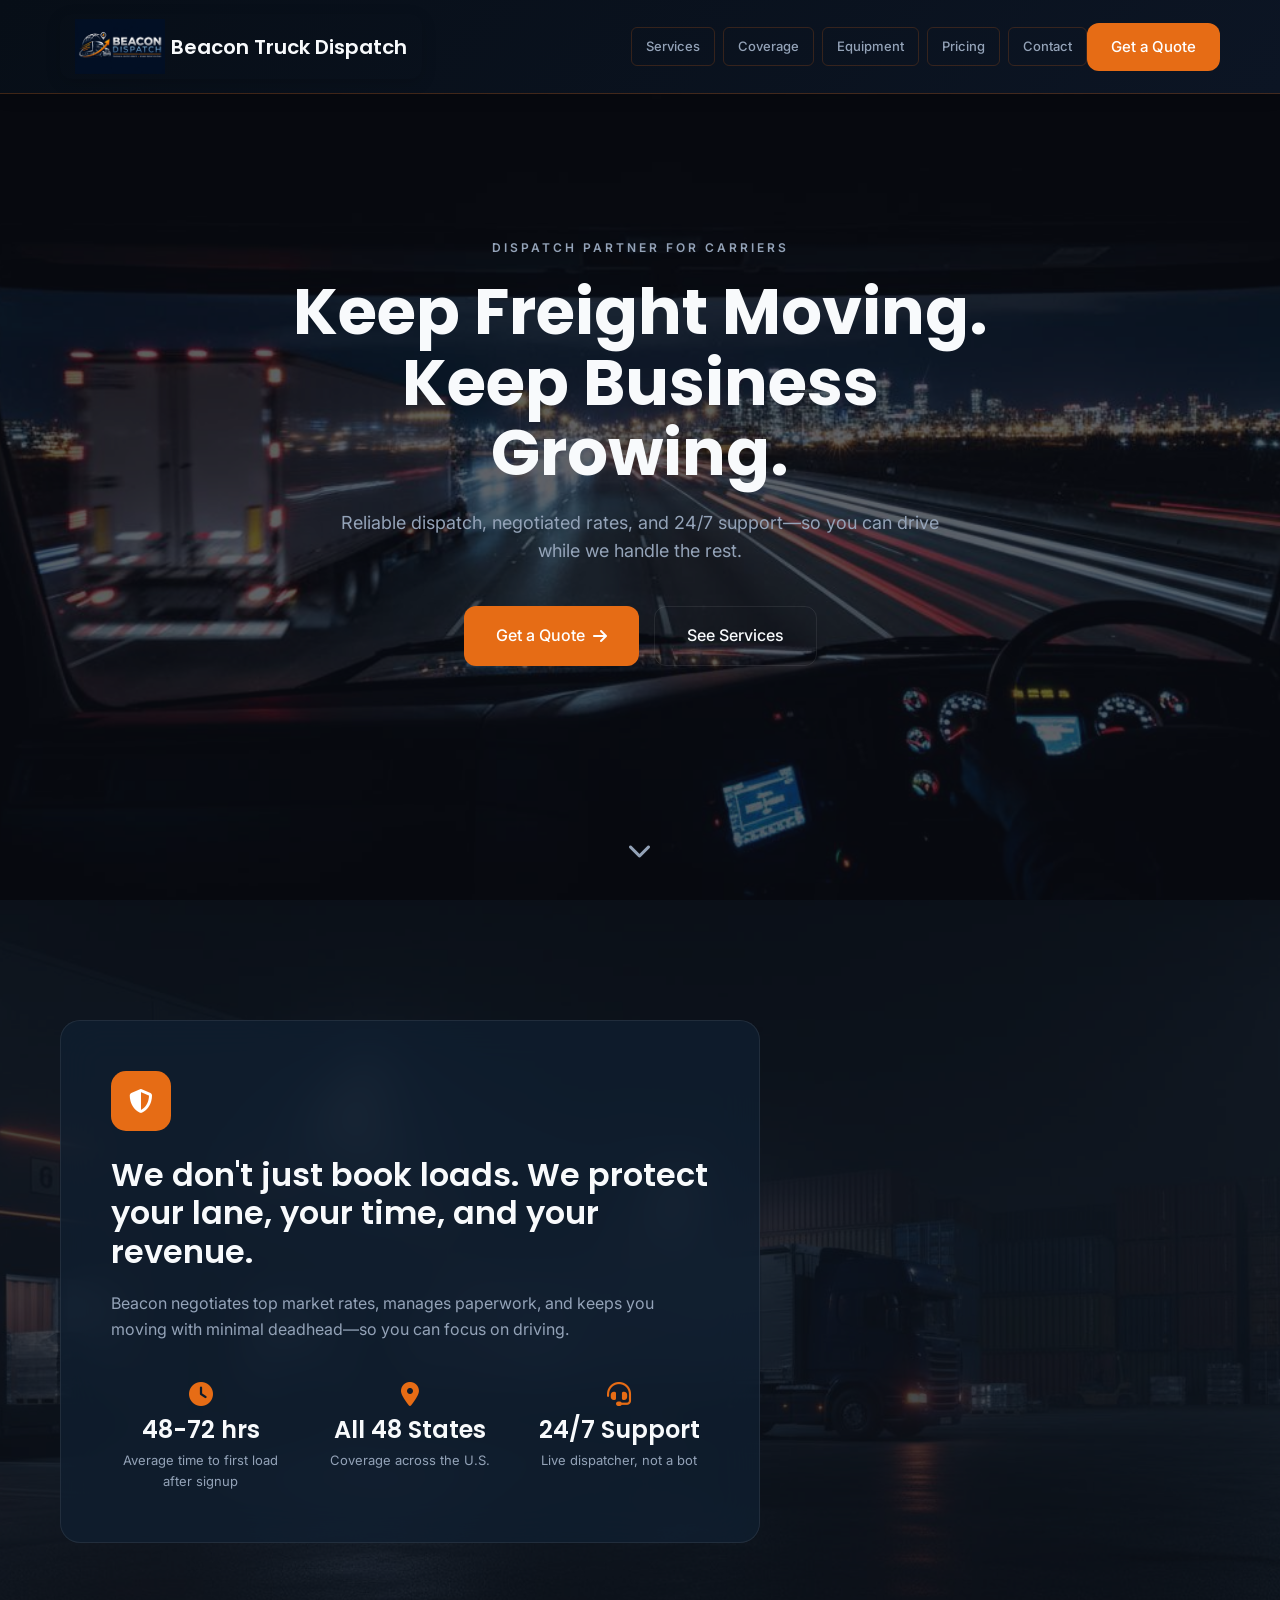
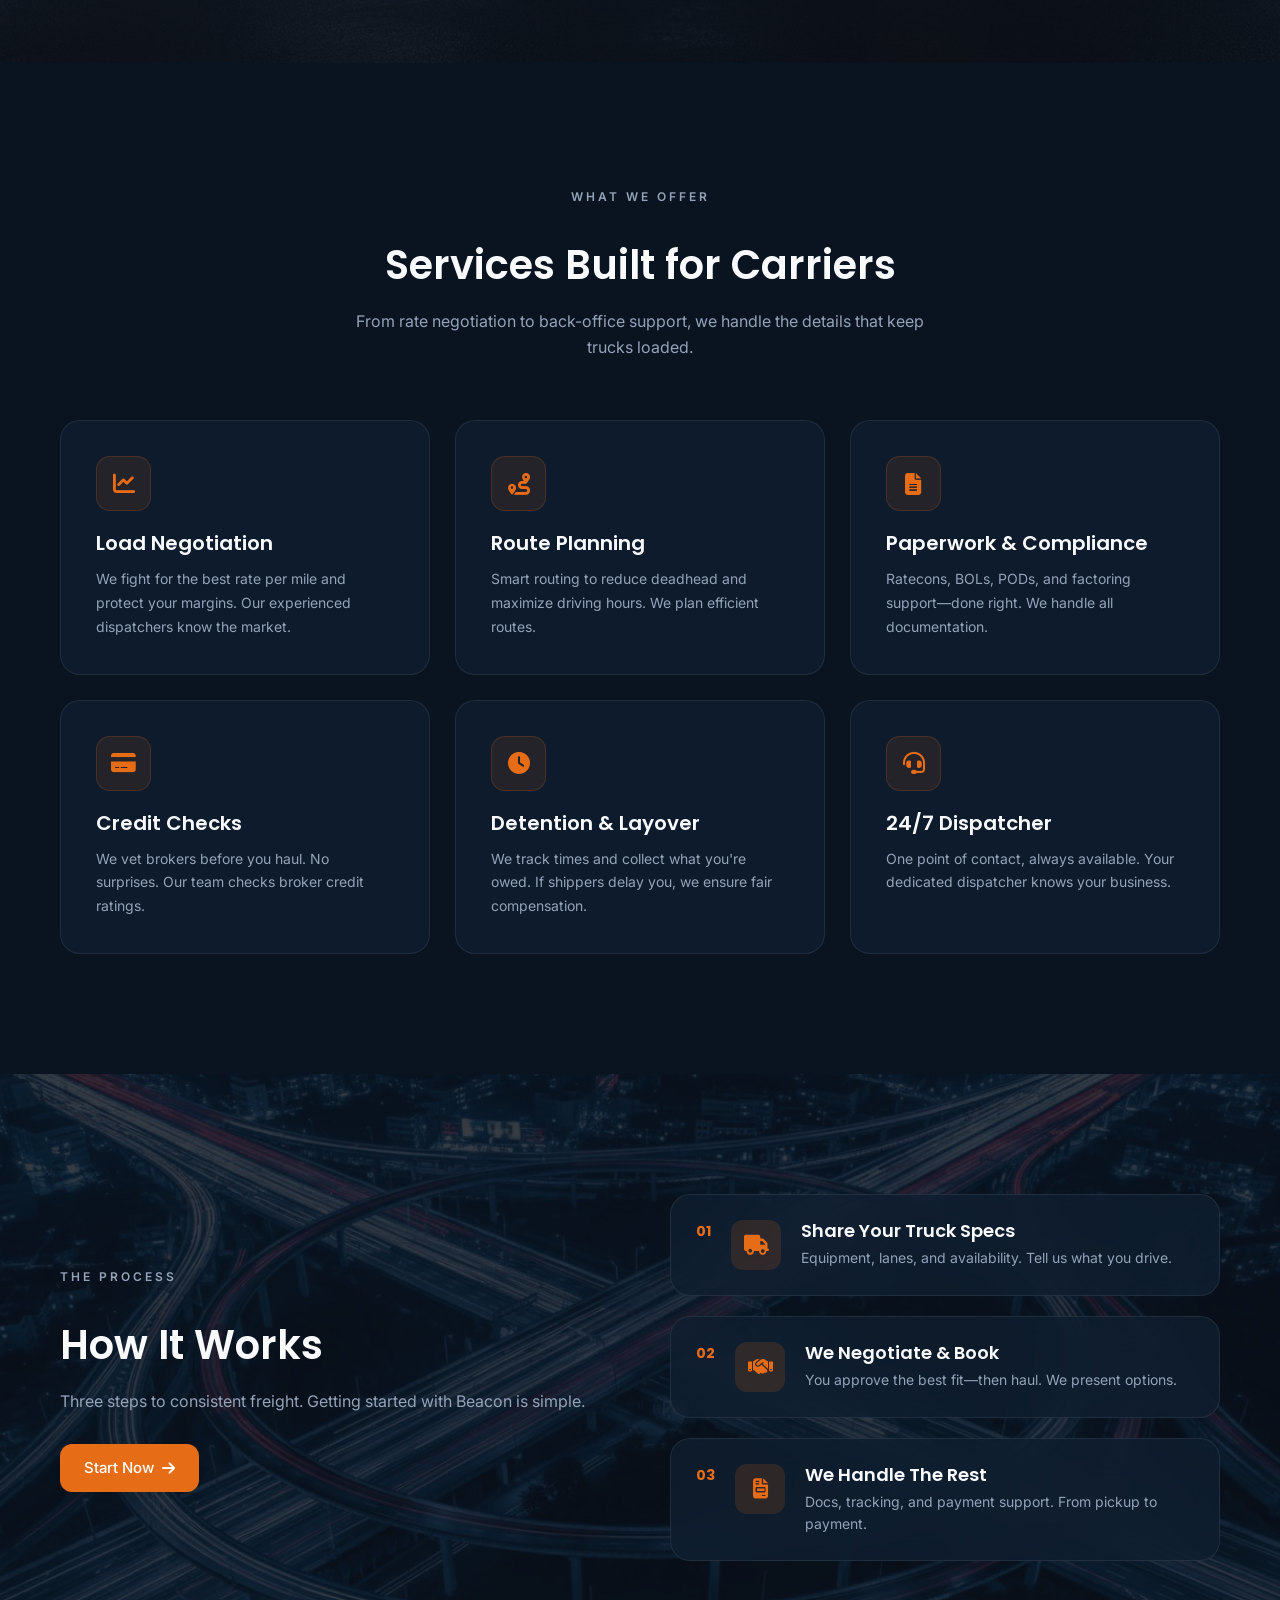
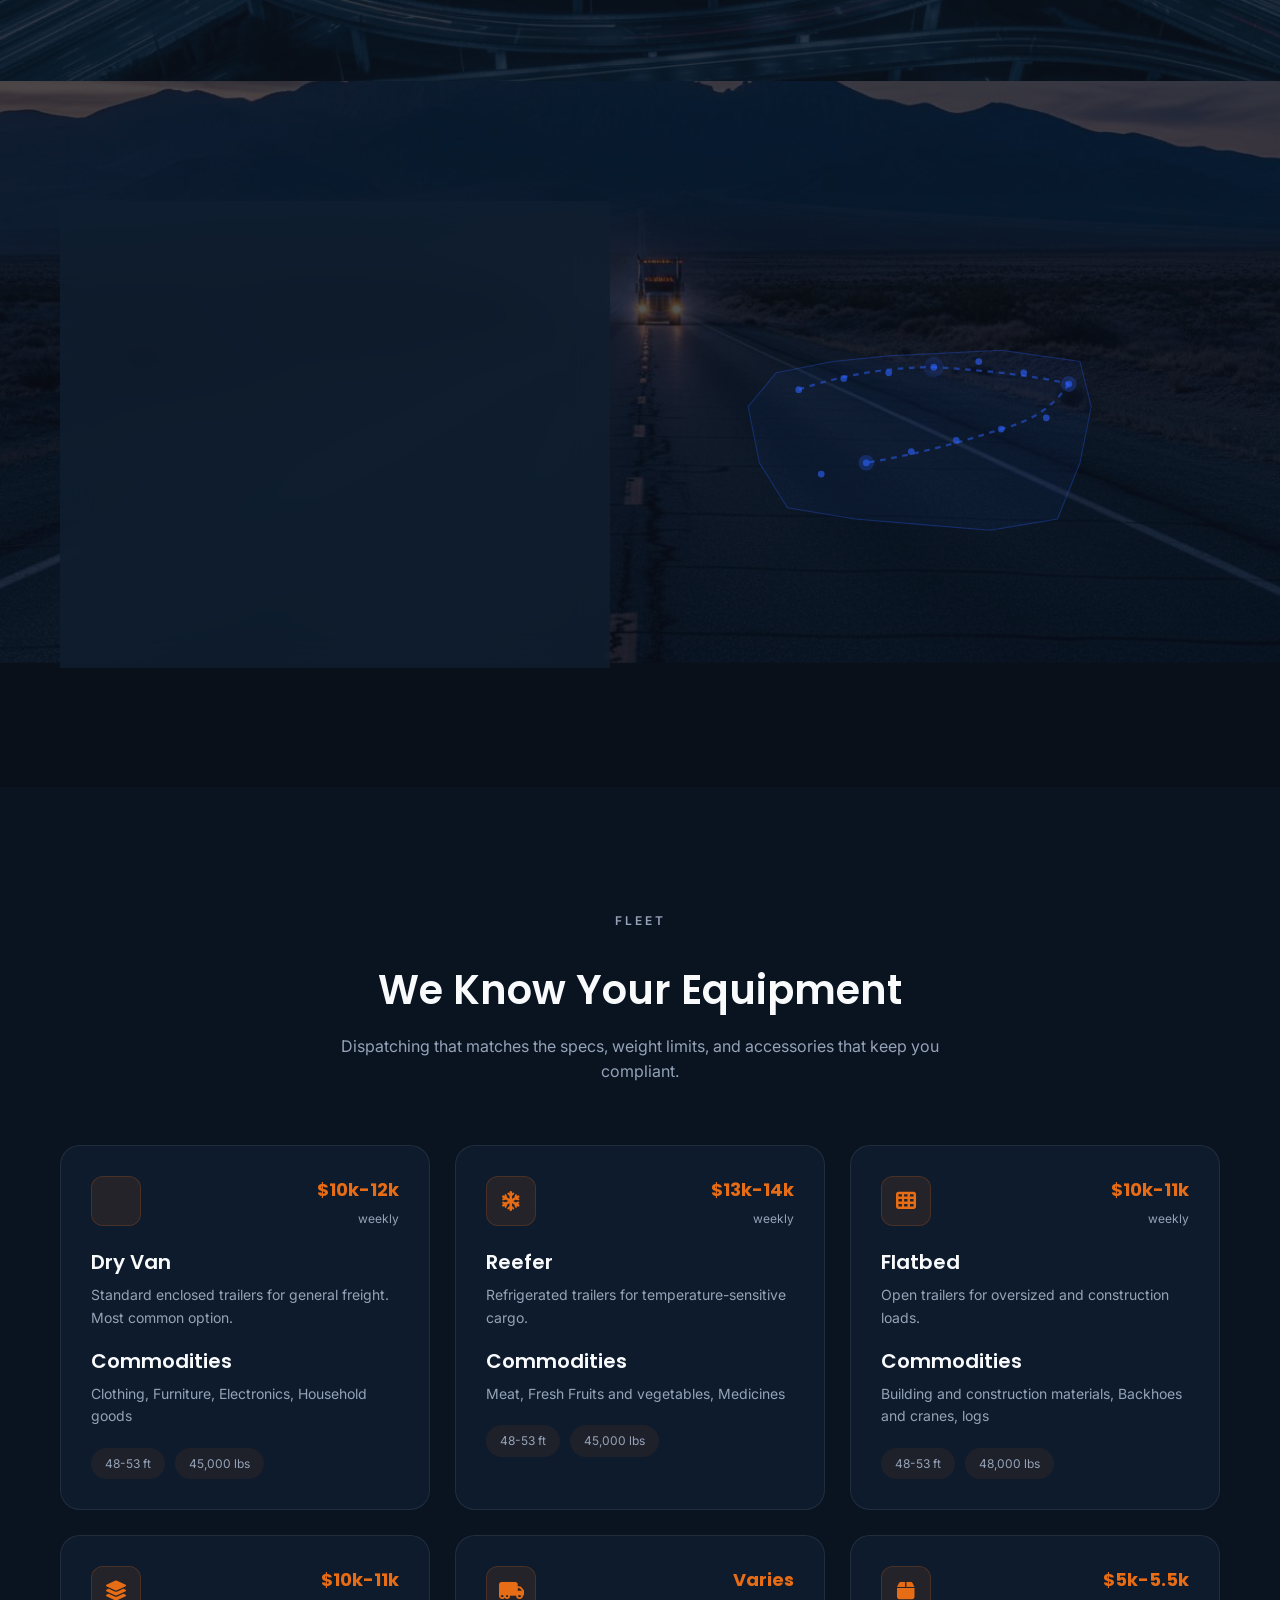
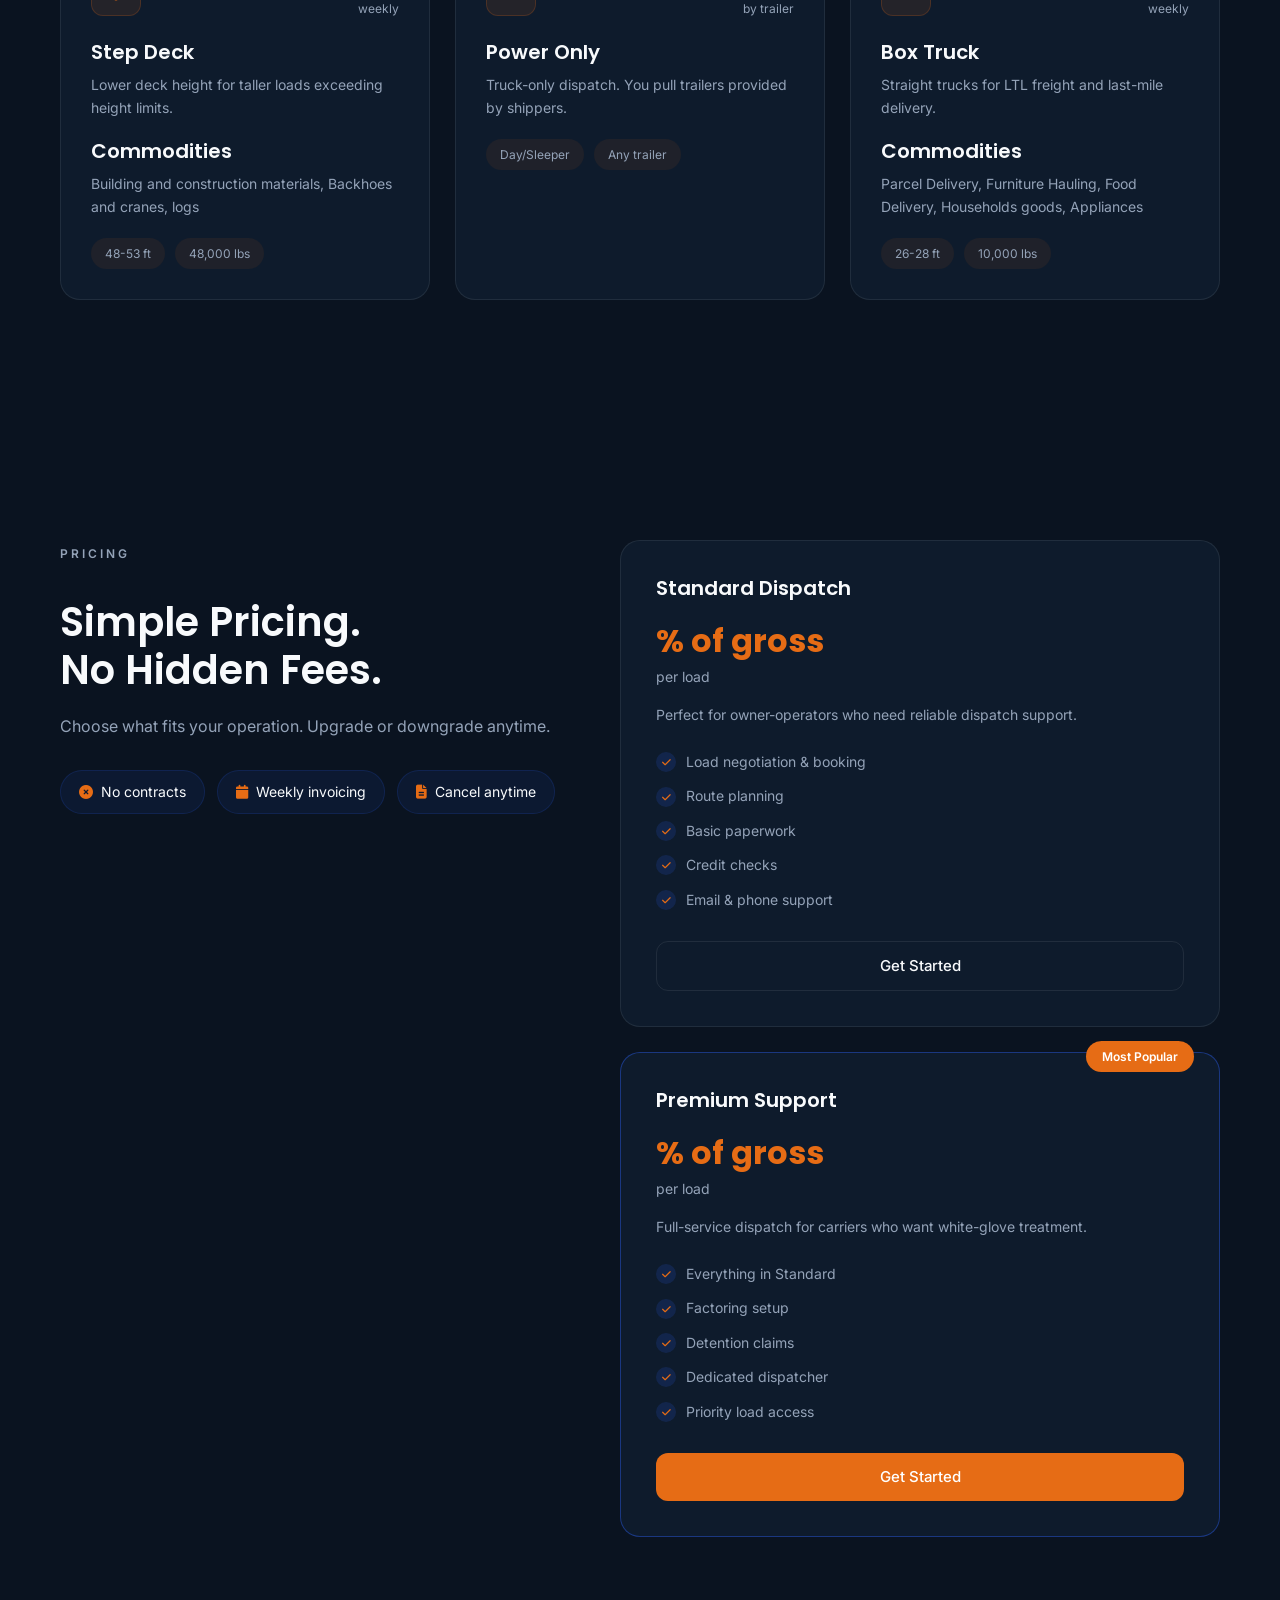
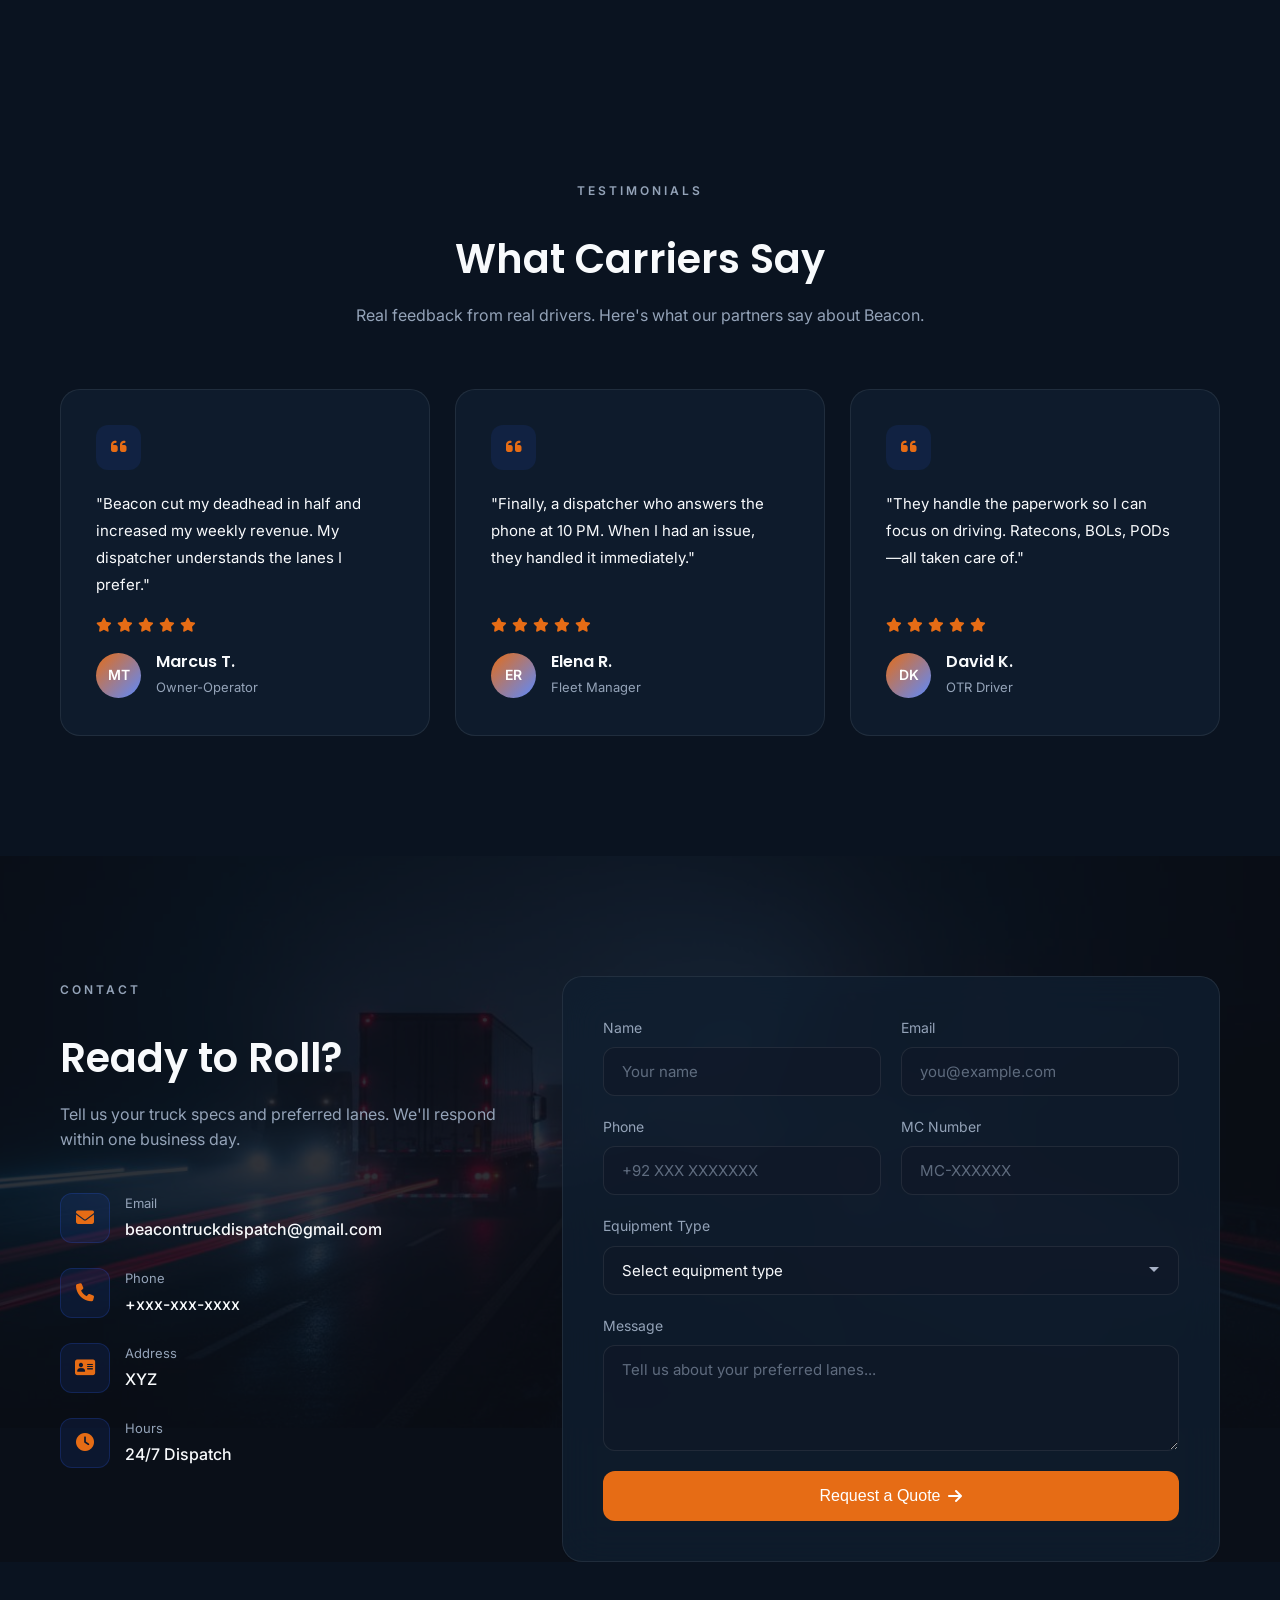
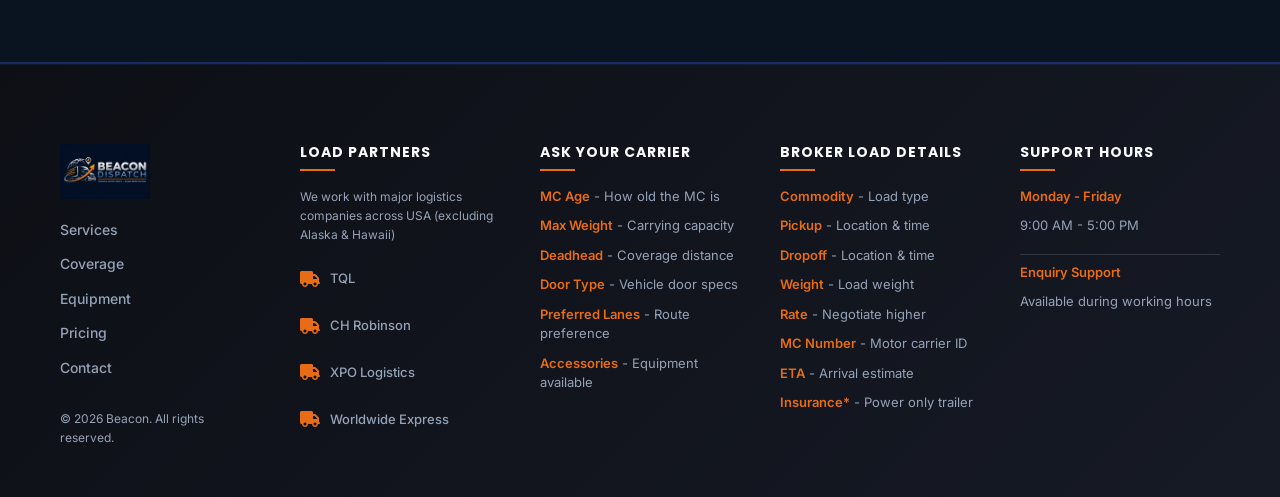
==== commit ed81fdb4: "fixes." ====
--- a/index.html
+++ b/index.html
@@ -21,9 +21,9 @@
                 <li><a href="#coverage">Coverage</a></li>
                 <li><a href="#equipment">Equipment</a></li>
                 <li><a href="#pricing">Pricing</a></li>
-                <li><a href="th#contact">Contact</a></li>
+                <li><a href="contact.html">Contact</a></li>
             </ul>
-            <a href="#contact" class="btn btn-primary">Get a Quote</a>
+            <a href="contact.html" class="btn btn-primary">Get a Quote</a>
             <button class="mobile-toggle" id="mobileToggle">
                 <i class="fas fa-bars"></i>
             </button>
@@ -40,9 +40,9 @@
             <li><a href="#coverage">Coverage</a></li>
             <li><a href="#equipment">Equipment</a></li>
             <li><a href="#pricing">Pricing</a></li>
-            <li><a href="#contact">Contact</a></li>
+            <li><a href="contact.html">Contact</a></li>
         </ul>
-        <a href="#contact" class="btn btn-primary">Get a Quote</a>
+        <a href="contact.html" class="btn btn-primary">Get a Quote</a>
     </div>
 
     <!-- Hero Section -->
@@ -57,7 +57,7 @@
                 <h1>Keep Freight Moving.<br>Keep Business Growing.</h1>
                 <p>Reliable dispatch, negotiated rates, and 24/7 support—so you can drive while we handle the rest.</p>
                 <div class="hero-buttons">
-                    <a href="#contact" class="btn btn-primary btn-lg">
+                    <a href="contact.html" class="btn btn-primary btn-lg">
                         Get a Quote <i class="fas fa-arrow-right"></i>
                     </a>
                     <a href="#services" class="btn btn-outline btn-lg">See Services</a>
@@ -170,7 +170,7 @@
                     <span class="tagline">The Process</span>
                     <h2>How It Works</h2>
                     <p>Three steps to consistent freight. Getting started with Beacon is simple.</p>
-                    <a href="#contact" class="btn btn-primary">Start Now <i class="fas fa-arrow-right"></i></a>
+                    <a href="contact.html" class="btn btn-primary">Start Now <i class="fas fa-arrow-right"></i></a>
                 </div>
                 <div class="how-right">
                     <div class="step">
@@ -399,7 +399,7 @@
                             <li><i class="fas fa-check"></i> Credit checks</li>
                             <li><i class="fas fa-check"></i> Email & phone support</li>
                         </ul>
-                        <a href="#contact" class="btn btn-outline btn-full">Get Started</a>
+                        <a href="contact.html" class="btn btn-outline btn-full">Get Started</a>
                     </div>
                     <div class="pricing-card featured">
                         <div class="featured-badge">Most Popular</div>
@@ -416,7 +416,7 @@
                             <li><i class="fas fa-check"></i> Dedicated dispatcher</li>
                             <li><i class="fas fa-check"></i> Priority load access</li>
                         </ul>
-                        <a href="#contact" class="btn btn-primary btn-full">Get Started</a>
+                        <a href="contact.html" class="btn btn-primary btn-full">Get Started</a>
                     </div>
                 </div>
             </div>
@@ -507,21 +507,21 @@
                             <i class="fas fa-envelope"></i>
                             <div>
                                 <span>Email</span>
-                                <a href="mailto:info@beacontruckdispatch.com">info@beacontruckdispatch.com</a>
+                                <a href="mailto:beacontruckdispatch@gmail.com">beacontruckdispatch@gmail.com</a>
                             </div>
                         </div>
                         <div class="contact-item">
                             <i class="fas fa-phone"></i>
                             <div>
                                 <span>Phone</span>
-                                <a href="tel:+12102459476">+12102459476</a>
+                                <a href="tel:">+xxx-xxx-xxxx</a>
                             </div>
                         </div>
                         <div class="contact-item">
                             <i class="fas fa-address-card"></i>
                             <div>
                                 <span>Address</span>
-                                <a href="Address: 322 S Belknap St, Stephenville, Texas">322 S Belknap St, Stephenville, Texas</a>
+                                <a href="">XYZ</a>
                             </div>
                         </div>
                         <div class="contact-item">
@@ -601,7 +601,7 @@
                         <a href="#coverage">Coverage</a>
                         <a href="#equipment">Equipment</a>
                         <a href="#pricing">Pricing</a>
-                        <a href="#contact">Contact</a>
+                        <a href="contact.html">Contact</a>
                     </div>
                     <p class="footer-copy">© 2026 Beacon. All rights reserved.</p>
                 </div>
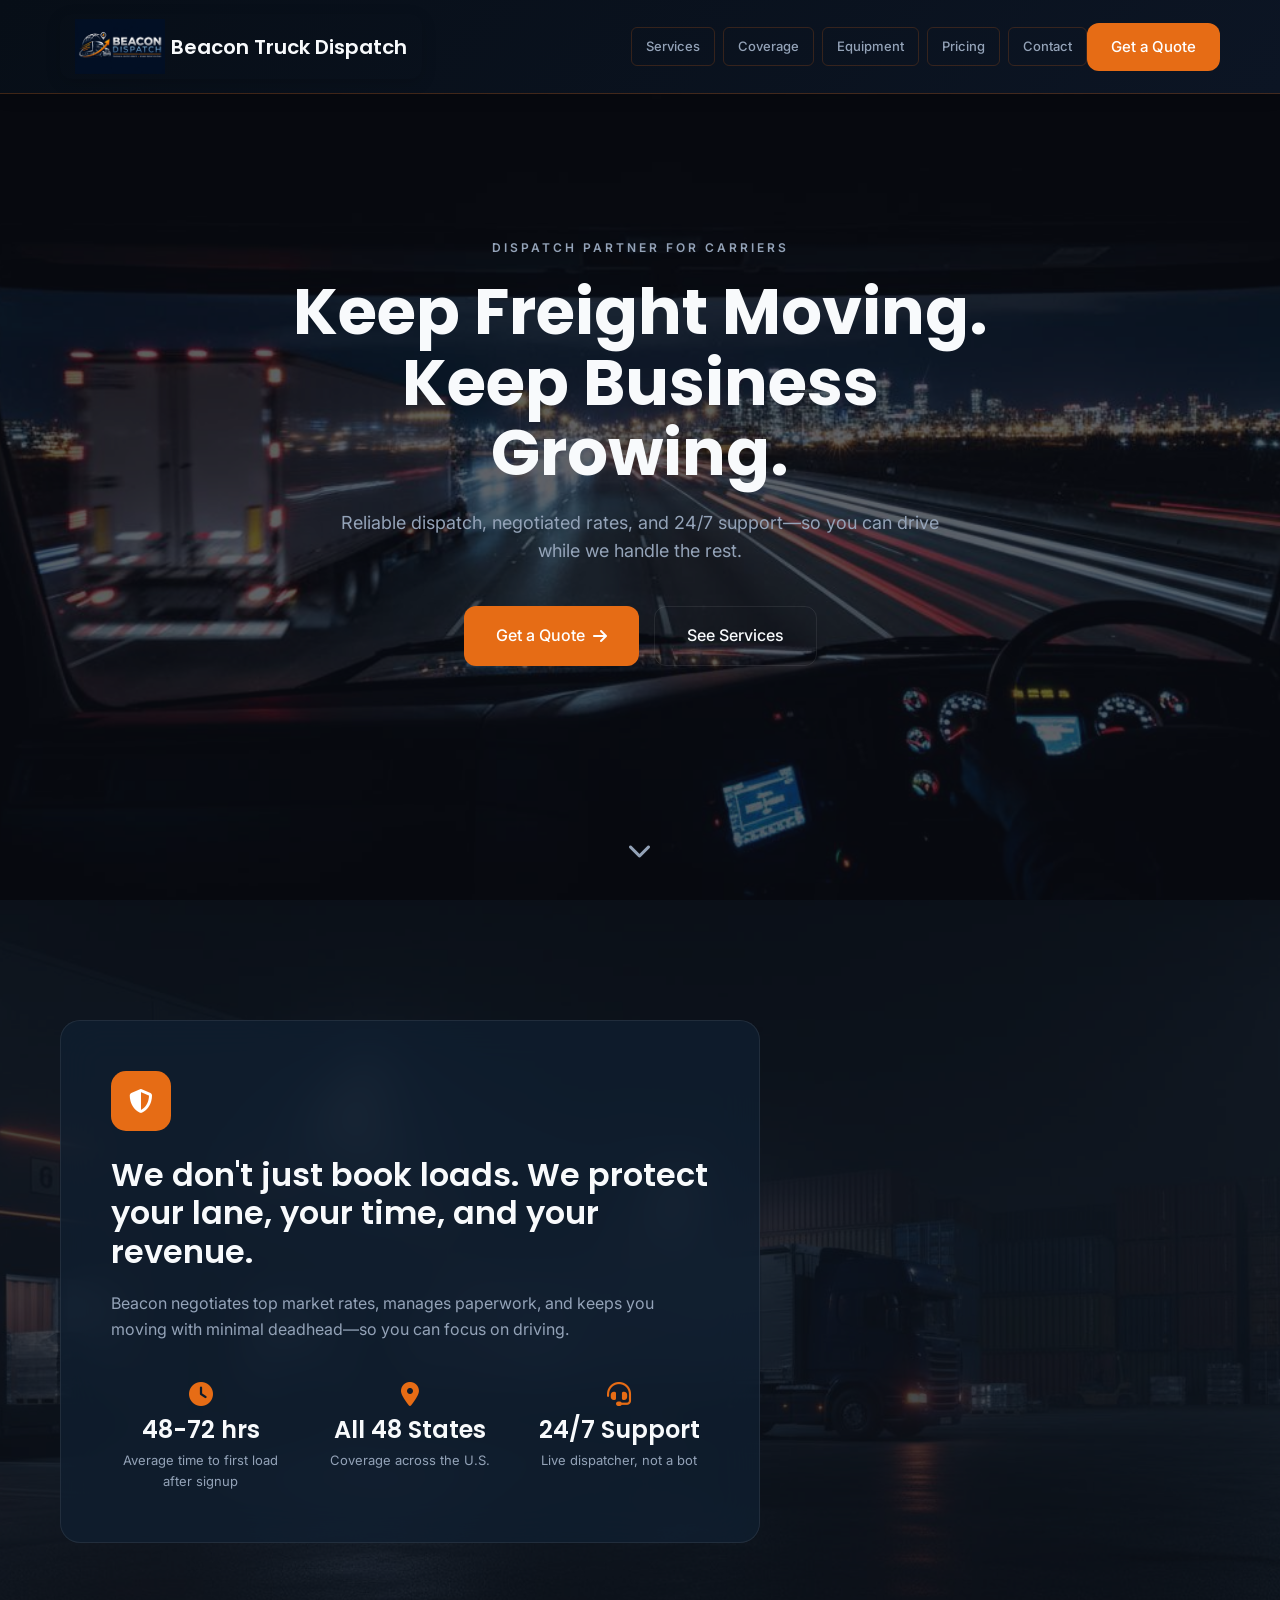
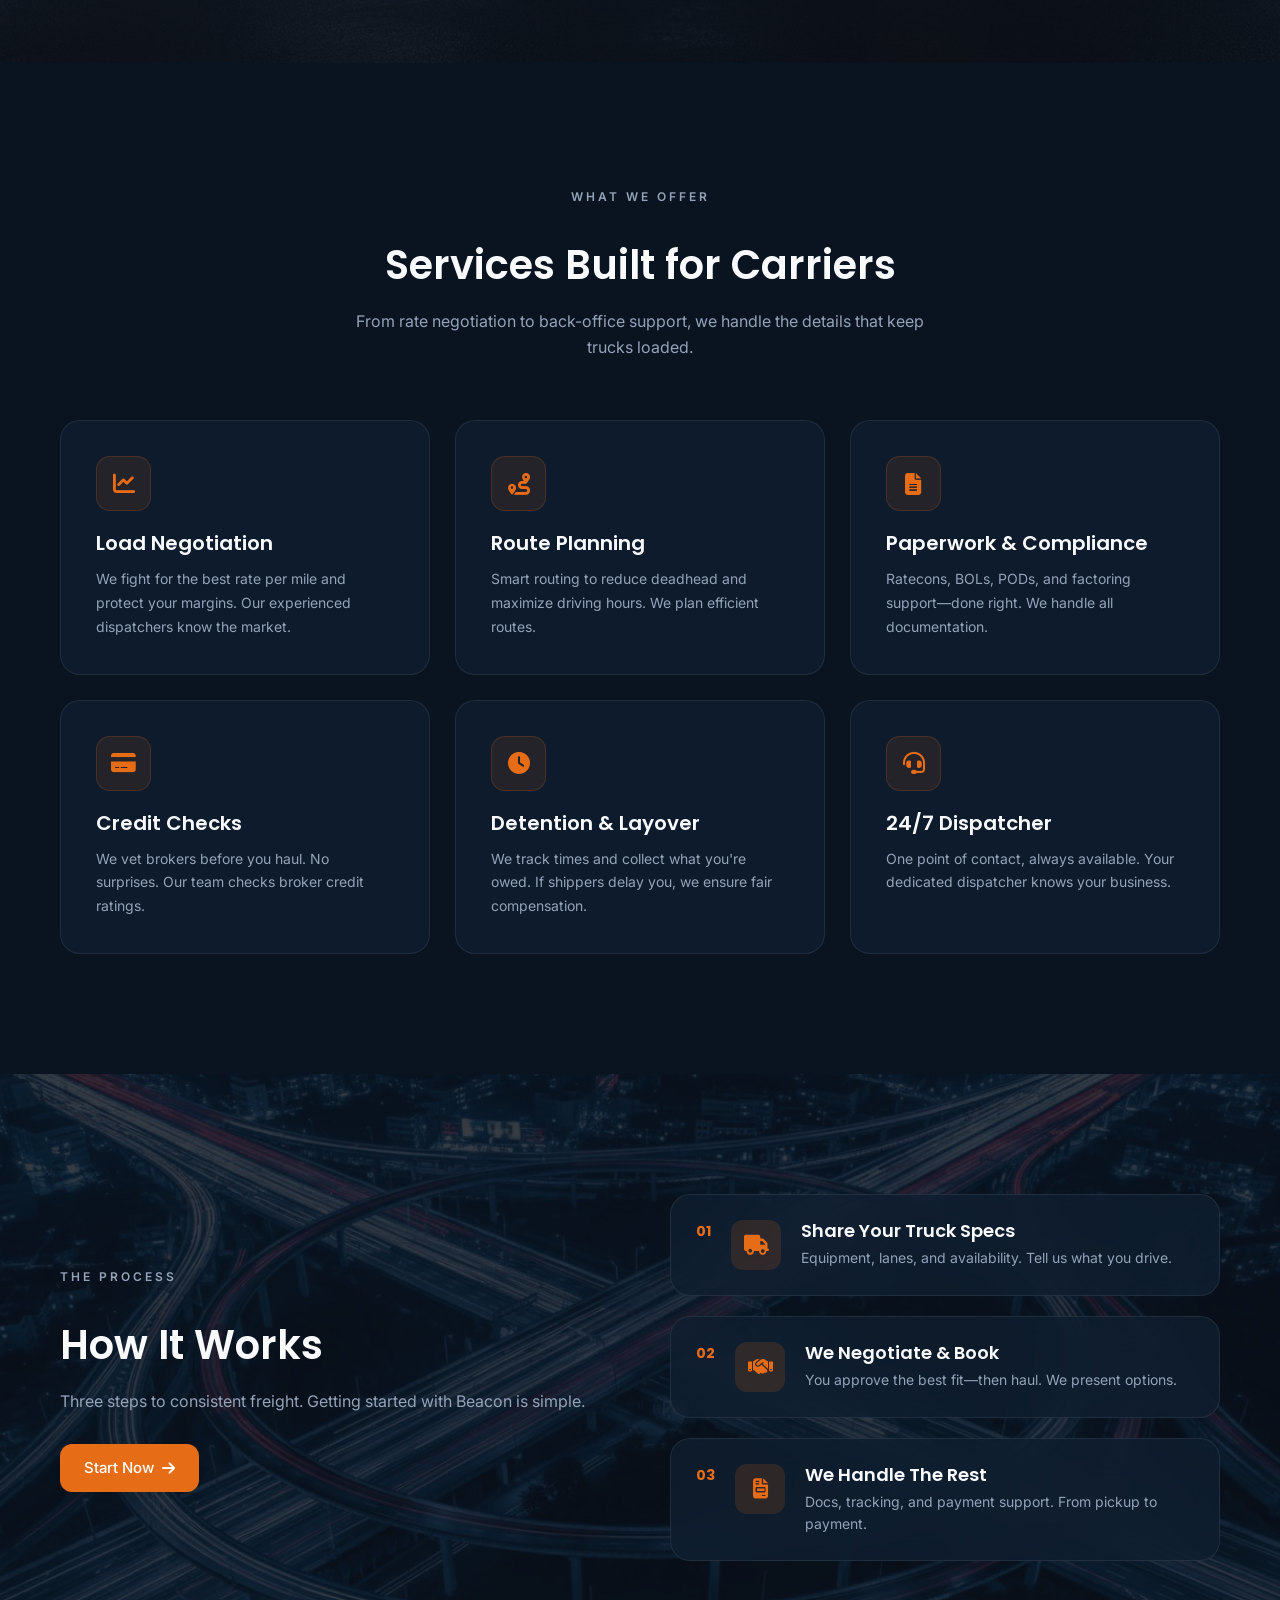
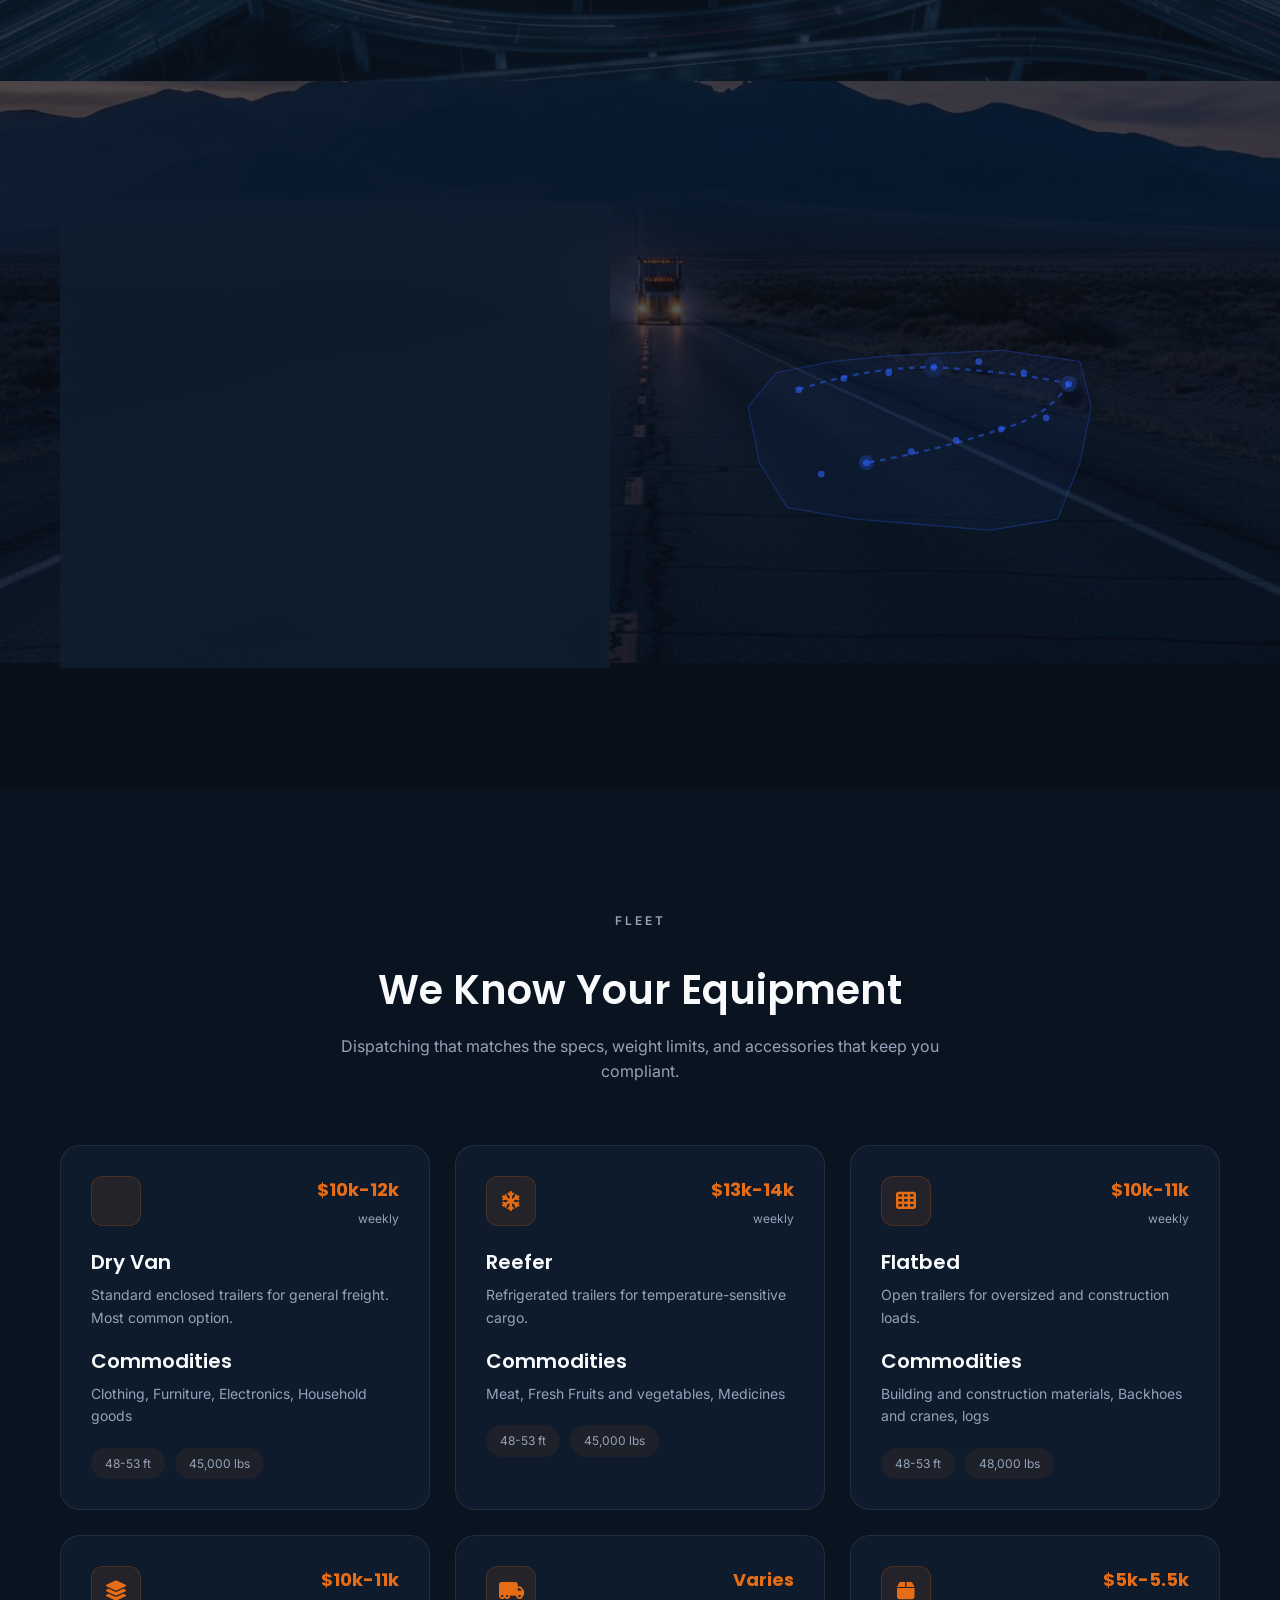
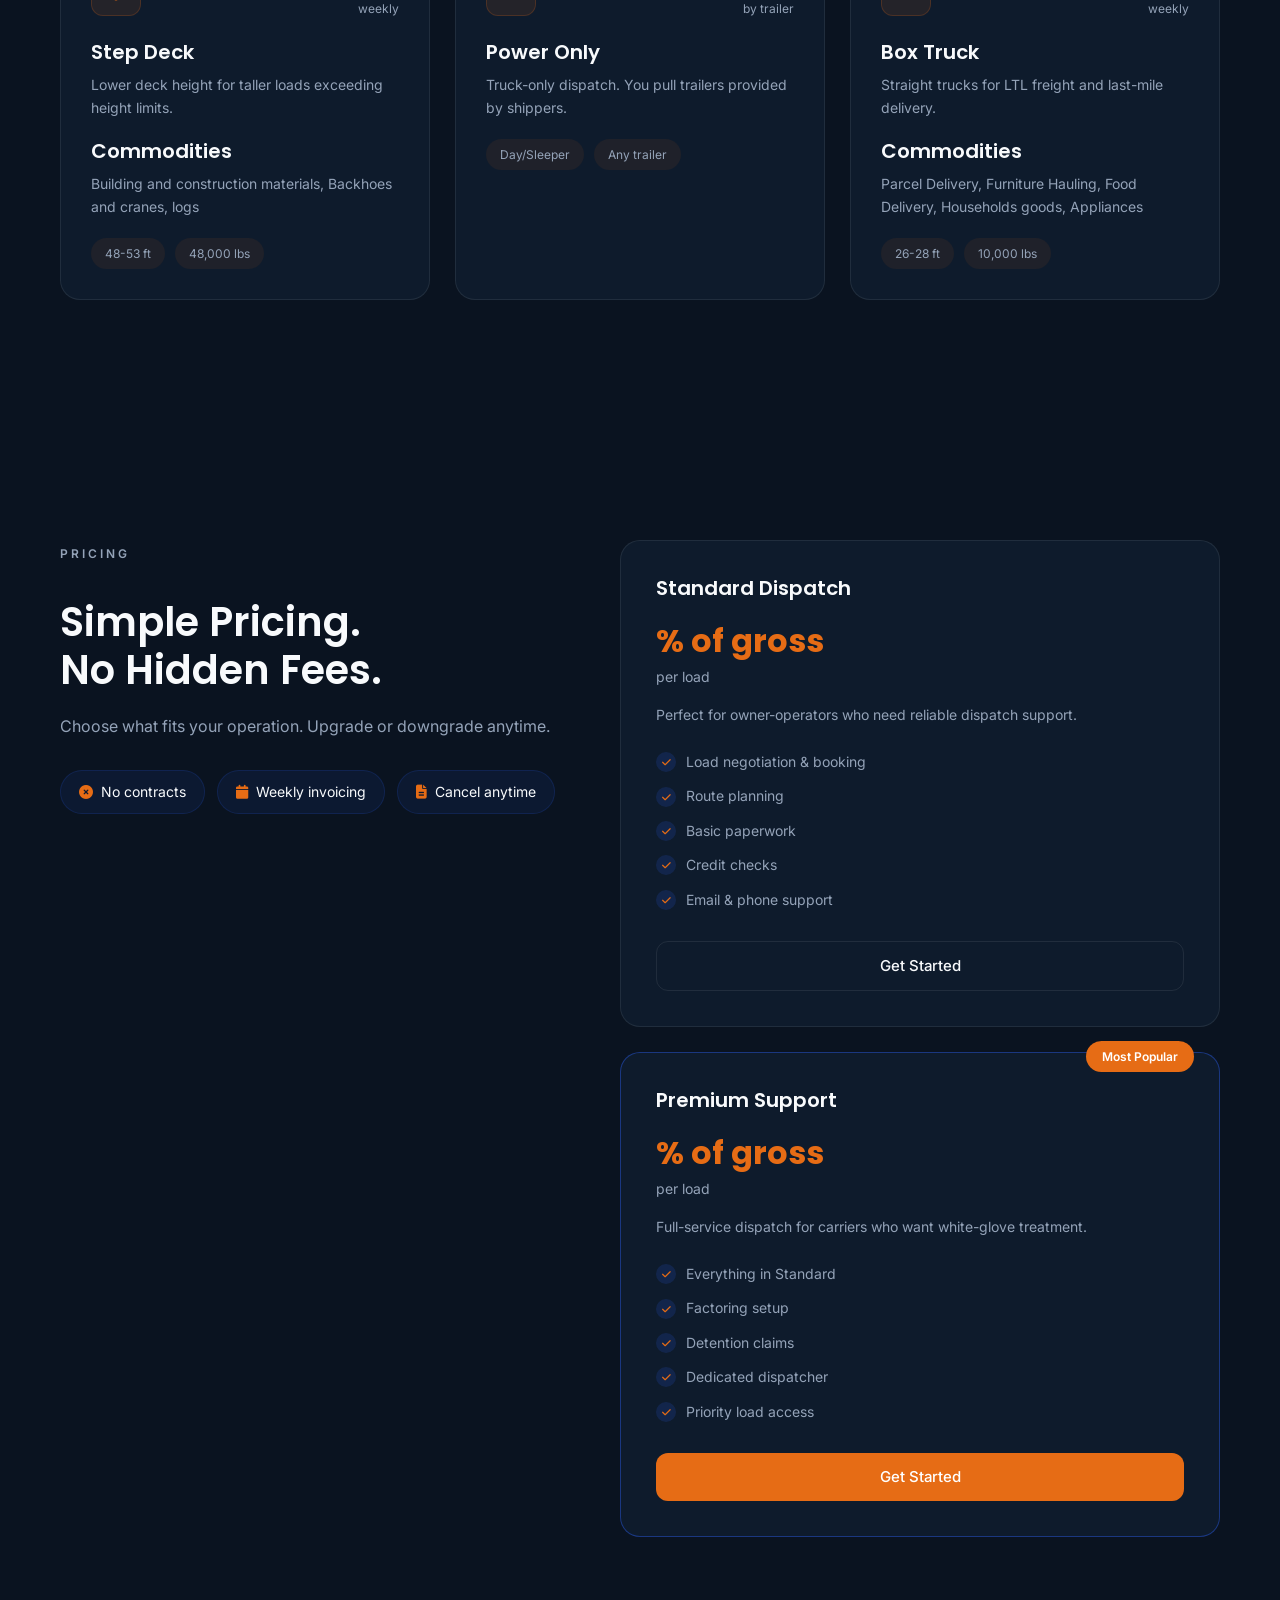
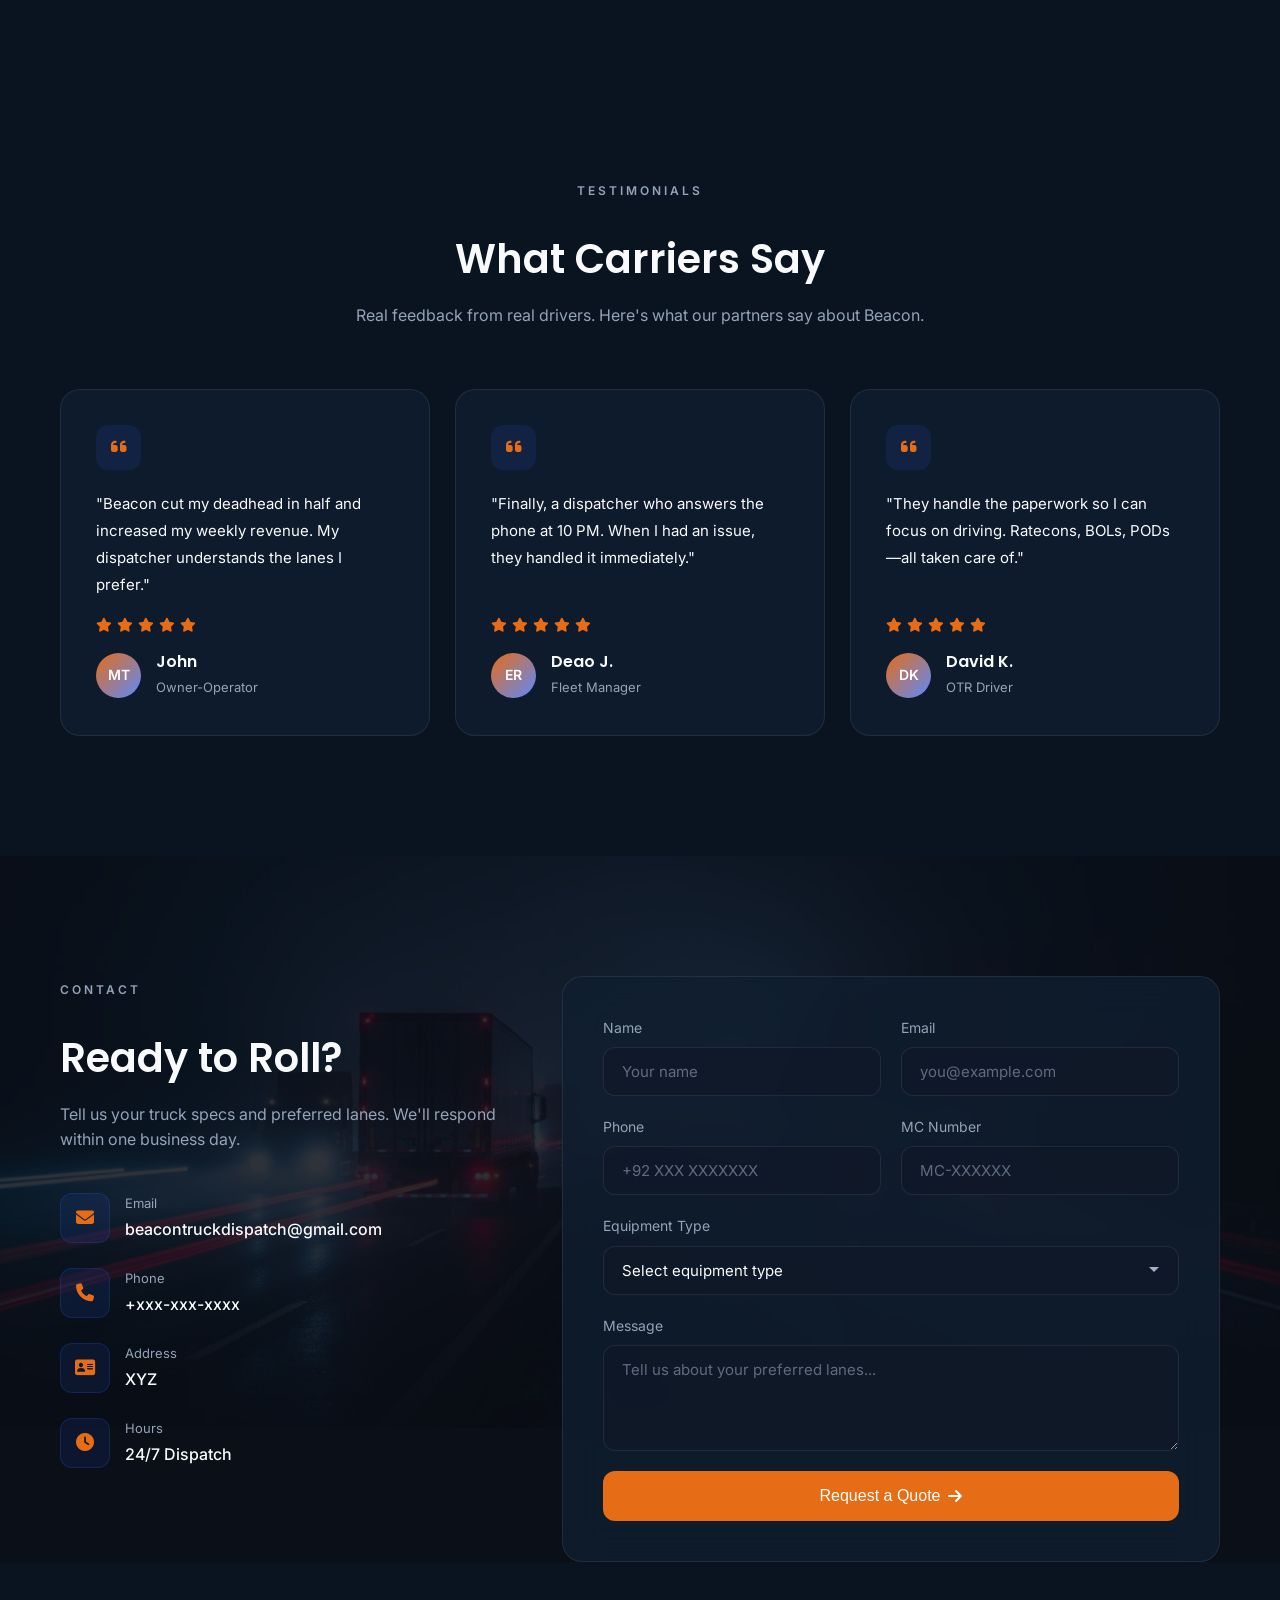
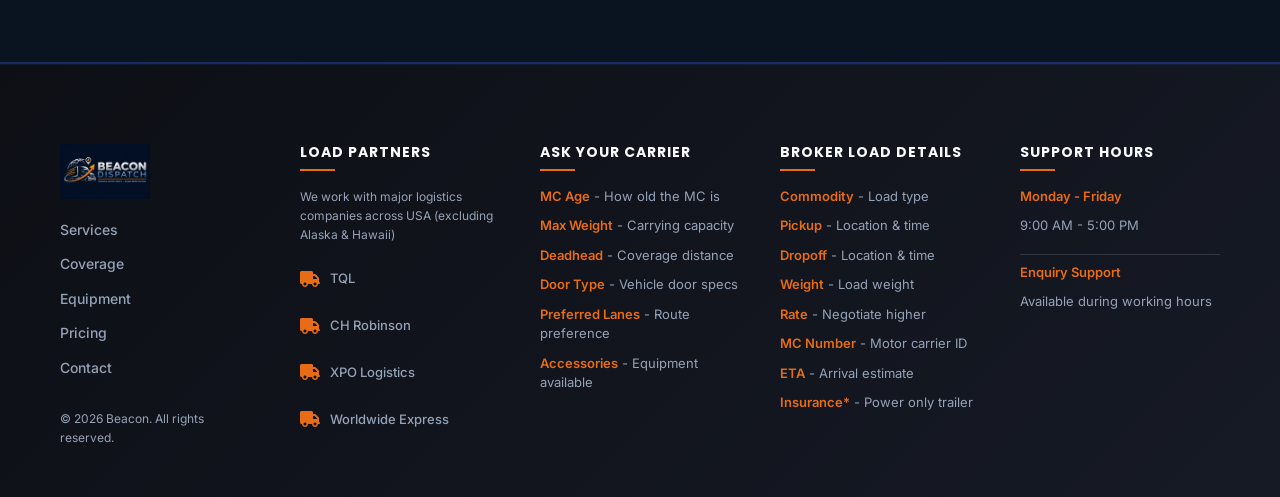
==== commit 70664e0a: "change the name" ====
--- a/index.html
+++ b/index.html
@@ -1,13 +1,17 @@
 <!DOCTYPE html>
 <html lang="en">
+
 <head>
     <meta charset="UTF-8">
     <meta name="viewport" content="width=device-width, initial-scale=1.0">
     <title>Beacon Truck Dispatch - Professional Truck Dispatch Services</title>
     <link rel="stylesheet" href="style.css">
-    <link href="https://fonts.googleapis.com/css2?family=Inter:wght@400;500;600;700&family=Poppins:wght@500;600;700;800&display=swap" rel="stylesheet">
+    <link
+        href="https://fonts.googleapis.com/css2?family=Inter:wght@400;500;600;700&family=Poppins:wght@500;600;700;800&display=swap"
+        rel="stylesheet">
     <link rel="stylesheet" href="https://cdnjs.cloudflare.com/ajax/libs/font-awesome/6.4.0/css/all.min.css">
 </head>
+
 <body>
     <!-- Navigation -->
     <nav class="navbar" id="navbar">
@@ -81,7 +85,8 @@
                     <i class="fas fa-shield-alt"></i>
                 </div>
                 <h2>We don't just book loads. We protect your lane, your time, and your revenue.</h2>
-                <p>Beacon negotiates top market rates, manages paperwork, and keeps you moving with minimal deadhead—so you can focus on driving.</p>
+                <p>Beacon negotiates top market rates, manages paperwork, and keeps you moving with minimal deadhead—so
+                    you can focus on driving.</p>
                 <div class="stats">
                     <div class="stat">
                         <i class="fas fa-clock"></i>
@@ -117,7 +122,8 @@
                         <i class="fas fa-chart-line"></i>
                     </div>
                     <h3>Load Negotiation</h3>
-                    <p>We fight for the best rate per mile and protect your margins. Our experienced dispatchers know the market.</p>
+                    <p>We fight for the best rate per mile and protect your margins. Our experienced dispatchers know
+                        the market.</p>
                 </div>
                 <div class="service-card">
                     <div class="service-icon">
@@ -145,7 +151,8 @@
                         <i class="fas fa-clock"></i>
                     </div>
                     <h3>Detention & Layover</h3>
-                    <p>We track times and collect what you're owed. If shippers delay you, we ensure fair compensation.</p>
+                    <p>We track times and collect what you're owed. If shippers delay you, we ensure fair compensation.
+                    </p>
                 </div>
                 <div class="service-card">
                     <div class="service-icon">
@@ -222,34 +229,39 @@
                 </div>
                 <div class="coverage-map">
                     <svg viewBox="0 0 400 250" fill="none">
-                        <path d="M50 70 L100 60 L150 55 L250 50 L320 60 L330 100 L320 150 L300 200 L240 210 L180 205 L120 200 L60 190 L35 150 L25 100 Z" 
-                              stroke="rgba(45,98,255,0.3)" stroke-width="1" fill="rgba(45,98,255,0.05)"/>
-                        <circle cx="70" cy="85" r="3" fill="#2D62FF" opacity="0.6"/>
-                        <circle cx="110" cy="75" r="3" fill="#2D62FF" opacity="0.6"/>
-                        <circle cx="150" cy="70" r="3" fill="#2D62FF" opacity="0.6"/>
-                        <circle cx="190" cy="65" r="3" fill="#2D62FF" opacity="0.6"/>
-                        <circle cx="230" cy="60" r="3" fill="#2D62FF" opacity="0.6"/>
-                        <circle cx="270" cy="70" r="3" fill="#2D62FF" opacity="0.6"/>
-                        <circle cx="310" cy="80" r="3" fill="#2D62FF" opacity="0.6"/>
-                        <circle cx="290" cy="110" r="3" fill="#2D62FF" opacity="0.6"/>
-                        <circle cx="250" cy="120" r="3" fill="#2D62FF" opacity="0.6"/>
-                        <circle cx="210" cy="130" r="3" fill="#2D62FF" opacity="0.6"/>
-                        <circle cx="170" cy="140" r="3" fill="#2D62FF" opacity="0.6"/>
-                        <circle cx="130" cy="150" r="3" fill="#2D62FF" opacity="0.6"/>
-                        <circle cx="90" cy="160" r="3" fill="#2D62FF" opacity="0.6"/>
-                        <path d="M70 85 Q130 65 190 65 Q270 70 310 80" stroke="#2D62FF" stroke-width="2" stroke-dasharray="5,5" opacity="0.5"/>
-                        <path d="M310 80 Q290 110 250 120 Q190 140 130 150" stroke="#2D62FF" stroke-width="2" stroke-dasharray="5,5" opacity="0.5"/>
+                        <path
+                            d="M50 70 L100 60 L150 55 L250 50 L320 60 L330 100 L320 150 L300 200 L240 210 L180 205 L120 200 L60 190 L35 150 L25 100 Z"
+                            stroke="rgba(45,98,255,0.3)" stroke-width="1" fill="rgba(45,98,255,0.05)" />
+                        <circle cx="70" cy="85" r="3" fill="#2D62FF" opacity="0.6" />
+                        <circle cx="110" cy="75" r="3" fill="#2D62FF" opacity="0.6" />
+                        <circle cx="150" cy="70" r="3" fill="#2D62FF" opacity="0.6" />
+                        <circle cx="190" cy="65" r="3" fill="#2D62FF" opacity="0.6" />
+                        <circle cx="230" cy="60" r="3" fill="#2D62FF" opacity="0.6" />
+                        <circle cx="270" cy="70" r="3" fill="#2D62FF" opacity="0.6" />
+                        <circle cx="310" cy="80" r="3" fill="#2D62FF" opacity="0.6" />
+                        <circle cx="290" cy="110" r="3" fill="#2D62FF" opacity="0.6" />
+                        <circle cx="250" cy="120" r="3" fill="#2D62FF" opacity="0.6" />
+                        <circle cx="210" cy="130" r="3" fill="#2D62FF" opacity="0.6" />
+                        <circle cx="170" cy="140" r="3" fill="#2D62FF" opacity="0.6" />
+                        <circle cx="130" cy="150" r="3" fill="#2D62FF" opacity="0.6" />
+                        <circle cx="90" cy="160" r="3" fill="#2D62FF" opacity="0.6" />
+                        <path d="M70 85 Q130 65 190 65 Q270 70 310 80" stroke="#2D62FF" stroke-width="2"
+                            stroke-dasharray="5,5" opacity="0.5" />
+                        <path d="M310 80 Q290 110 250 120 Q190 140 130 150" stroke="#2D62FF" stroke-width="2"
+                            stroke-dasharray="5,5" opacity="0.5" />
                         <circle cx="190" cy="65" r="6" fill="#2D62FF" opacity="0.3">
-                            <animate attributeName="r" values="6;10;6" dur="2s" repeatCount="indefinite"/>
-                            <animate attributeName="opacity" values="0.3;0.1;0.3" dur="2s" repeatCount="indefinite"/>
+                            <animate attributeName="r" values="6;10;6" dur="2s" repeatCount="indefinite" />
+                            <animate attributeName="opacity" values="0.3;0.1;0.3" dur="2s" repeatCount="indefinite" />
                         </circle>
                         <circle cx="310" cy="80" r="6" fill="#2D62FF" opacity="0.3">
-                            <animate attributeName="r" values="6;10;6" dur="2s" begin="0.5s" repeatCount="indefinite"/>
-                            <animate attributeName="opacity" values="0.3;0.1;0.3" dur="2s" begin="0.5s" repeatCount="indefinite"/>
+                            <animate attributeName="r" values="6;10;6" dur="2s" begin="0.5s" repeatCount="indefinite" />
+                            <animate attributeName="opacity" values="0.3;0.1;0.3" dur="2s" begin="0.5s"
+                                repeatCount="indefinite" />
                         </circle>
                         <circle cx="130" cy="150" r="6" fill="#2D62FF" opacity="0.3">
-                            <animate attributeName="r" values="6;10;6" dur="2s" begin="1s" repeatCount="indefinite"/>
-                            <animate attributeName="opacity" values="0.3;0.1;0.3" dur="2s" begin="1s" repeatCount="indefinite"/>
+                            <animate attributeName="r" values="6;10;6" dur="2s" begin="1s" repeatCount="indefinite" />
+                            <animate attributeName="opacity" values="0.3;0.1;0.3" dur="2s" begin="1s"
+                                repeatCount="indefinite" />
                         </circle>
                     </svg>
                 </div>
@@ -434,7 +446,8 @@
             <div class="testimonials-grid">
                 <div class="testimonial-card">
                     <div class="quote-icon"><i class="fas fa-quote-left"></i></div>
-                    <p>"Beacon cut my deadhead in half and increased my weekly revenue. My dispatcher understands the lanes I prefer."</p>
+                    <p>"Beacon cut my deadhead in half and increased my weekly revenue. My dispatcher understands the
+                        lanes I prefer."</p>
                     <div class="stars">
                         <i class="fas fa-star"></i>
                         <i class="fas fa-star"></i>
@@ -445,14 +458,15 @@
                     <div class="testimonial-author">
                         <div class="author-avatar">MT</div>
                         <div class="author-info">
-                            <h4>Marcus T.</h4>
+                            <h4>John</h4>
                             <span>Owner-Operator</span>
                         </div>
                     </div>
                 </div>
                 <div class="testimonial-card">
                     <div class="quote-icon"><i class="fas fa-quote-left"></i></div>
-                    <p>"Finally, a dispatcher who answers the phone at 10 PM. When I had an issue, they handled it immediately."</p>
+                    <p>"Finally, a dispatcher who answers the phone at 10 PM. When I had an issue, they handled it
+                        immediately."</p>
                     <div class="stars">
                         <i class="fas fa-star"></i>
                         <i class="fas fa-star"></i>
@@ -463,14 +477,15 @@
                     <div class="testimonial-author">
                         <div class="author-avatar">ER</div>
                         <div class="author-info">
-                            <h4>Elena R.</h4>
+                            <h4>Deao J.</h4>
                             <span>Fleet Manager</span>
                         </div>
                     </div>
                 </div>
                 <div class="testimonial-card">
                     <div class="quote-icon"><i class="fas fa-quote-left"></i></div>
-                    <p>"They handle the paperwork so I can focus on driving. Ratecons, BOLs, PODs—all taken care of."</p>
+                    <p>"They handle the paperwork so I can focus on driving. Ratecons, BOLs, PODs—all taken care of."
+                    </p>
                     <div class="stars">
                         <i class="fas fa-star"></i>
                         <i class="fas fa-star"></i>
@@ -531,7 +546,7 @@
                                 <p>24/7 Dispatch</p>
                             </div>
                         </div>
-            
+
                     </div>
                 </div>
                 <div class="contact-form-wrapper">
@@ -571,7 +586,8 @@
                         </div>
                         <div class="form-group">
                             <label>Message</label>
-                            <textarea rows="4" name="message" placeholder="Tell us about your preferred lanes..."></textarea>
+                            <textarea rows="4" name="message"
+                                placeholder="Tell us about your preferred lanes..."></textarea>
                         </div>
                         <button type="submit" class="btn btn-primary btn-lg btn-full">
                             Request a Quote <i class="fas fa-arrow-right"></i>
@@ -594,7 +610,7 @@
                 <div class="footer-content">
                     <div class="footer-logo">
                         <img src="logo.png" alt="Beacon logo" class="site-logo">
-                        
+
                     </div>
                     <div class="footer-links">
                         <a href="#services">Services</a>
@@ -605,12 +621,13 @@
                     </div>
                     <p class="footer-copy">© 2026 Beacon. All rights reserved.</p>
                 </div>
-                
+
                 <div class="footer-info-sections">
                     <!-- Load Partners -->
                     <div class="footer-section">
                         <h4>Load Partners</h4>
-                        <p class="footer-subtitle">We work with major logistics companies across USA (excluding Alaska & Hawaii)</p>
+                        <p class="footer-subtitle">We work with major logistics companies across USA (excluding Alaska &
+                            Hawaii)</p>
                         <div class="companies-list">
                             <div class="company-item">
                                 <i class="fas fa-truck"></i>
@@ -665,7 +682,10 @@
                         <ul class="footer-list">
                             <li><strong>Monday - Friday</strong></li>
                             <li>9:00 AM - 5:00 PM</li>
-                            <li style="margin-top: 8px; padding-top: 8px; border-top: 1px solid rgba(167, 177, 198, 0.2);"><strong>Enquiry Support</strong></li>
+                            <li
+                                style="margin-top: 8px; padding-top: 8px; border-top: 1px solid rgba(167, 177, 198, 0.2);">
+                                <strong>Enquiry Support</strong>
+                            </li>
                             <li>Available during working hours</li>
                         </ul>
                     </div>
@@ -676,4 +696,5 @@
 
     <script src="script.js"></script>
 </body>
-</html>
+
+</html>
